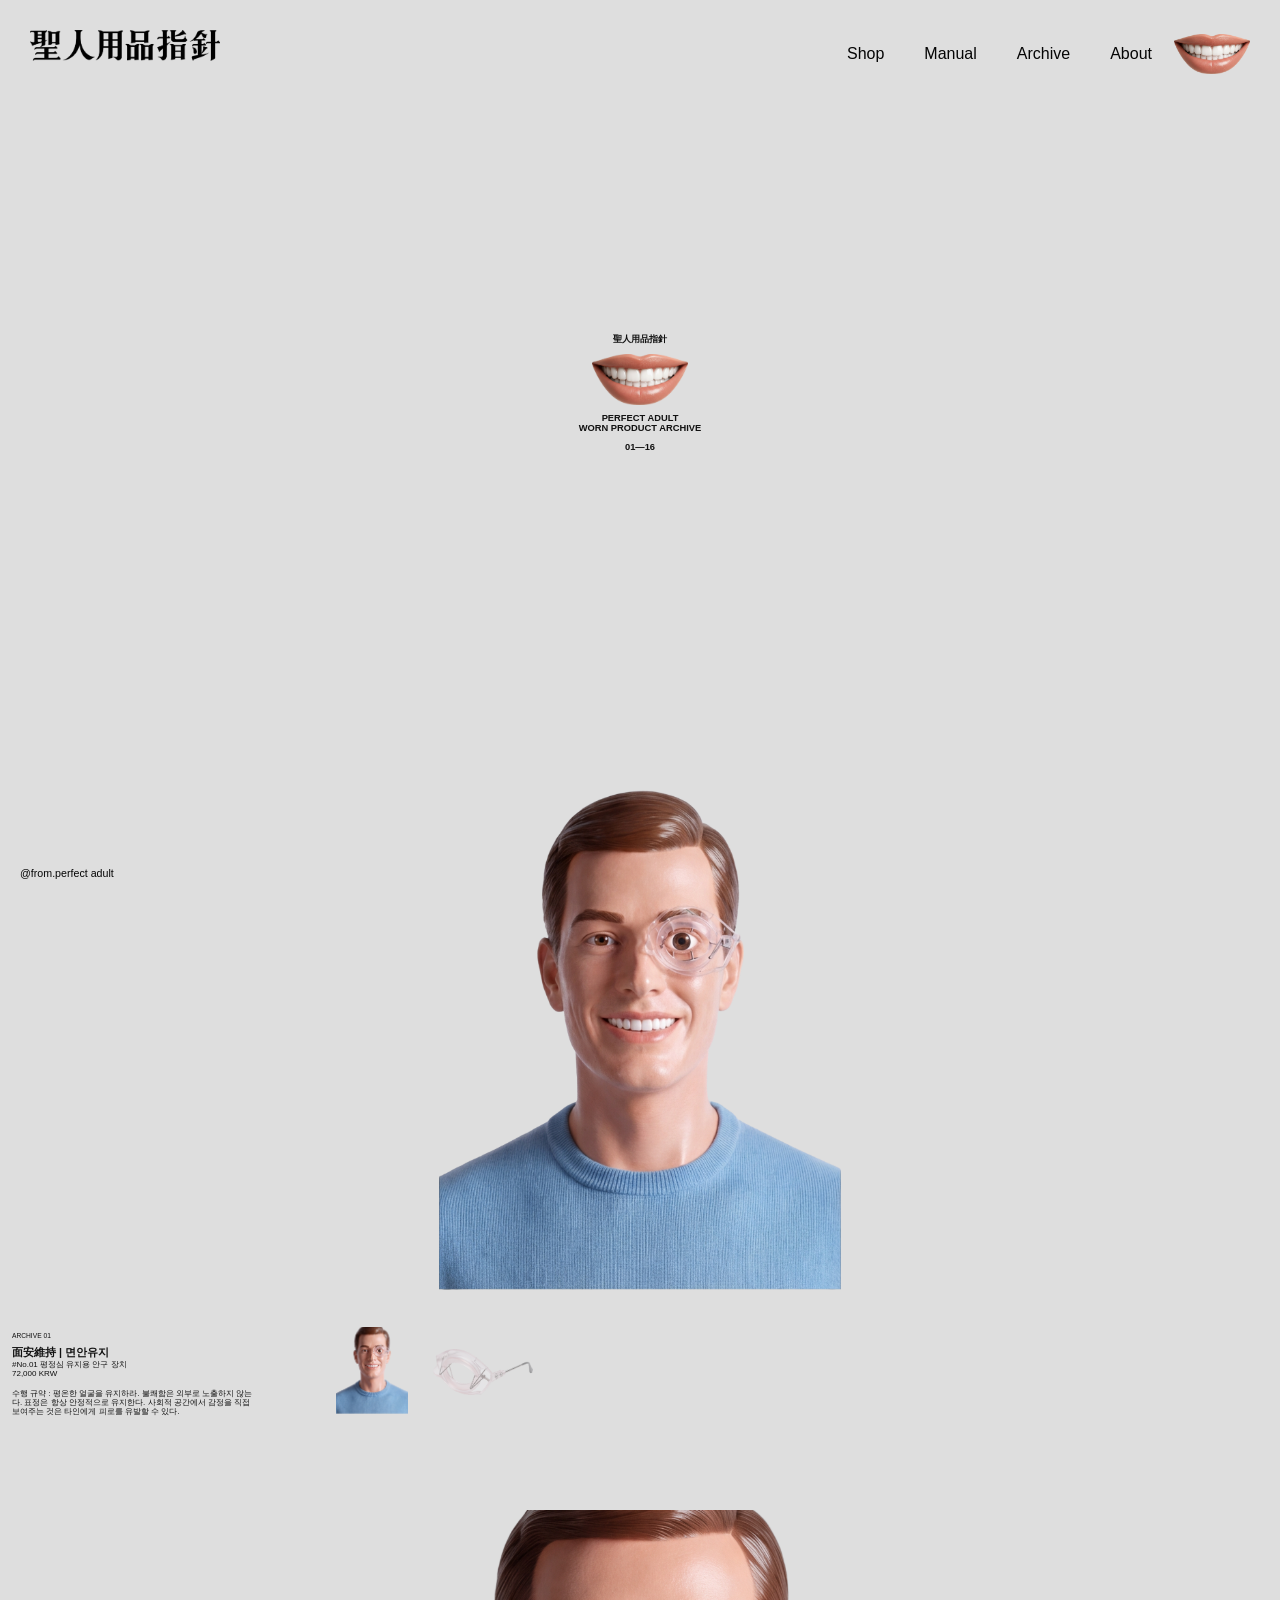
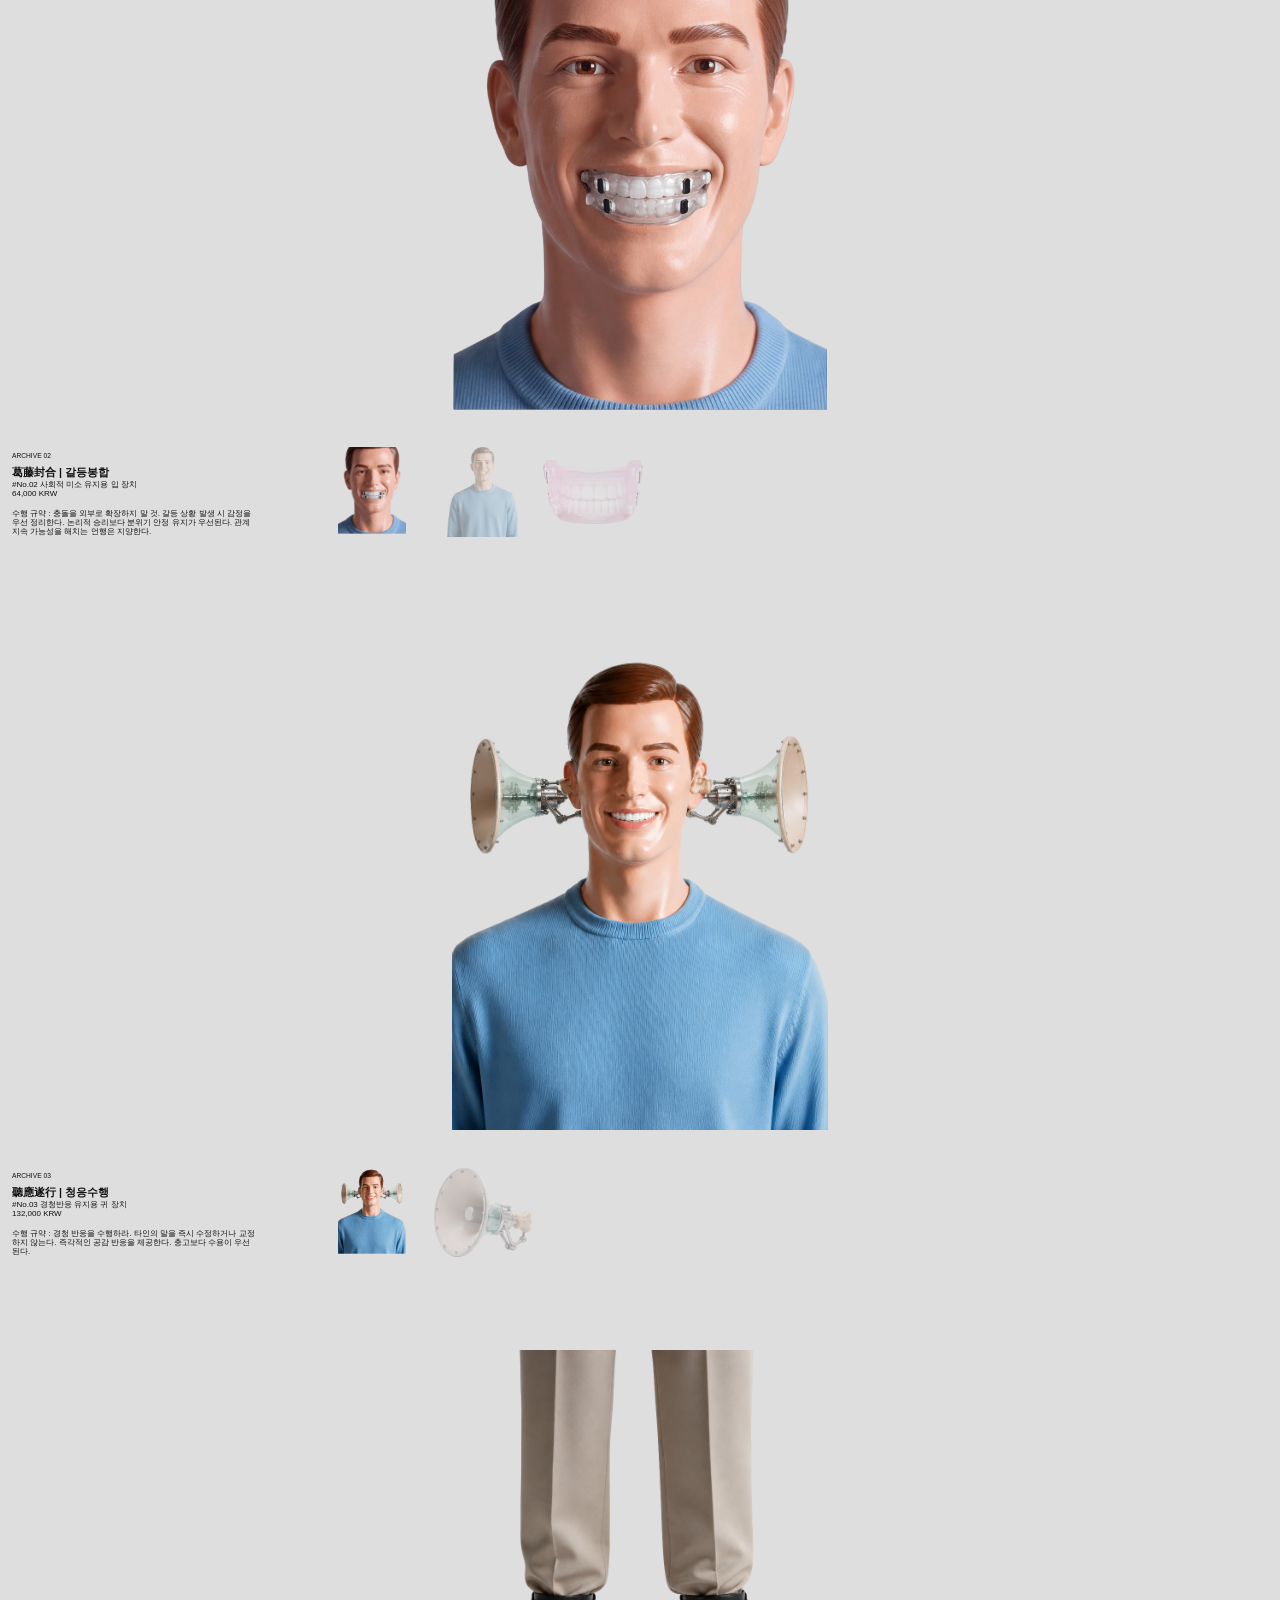
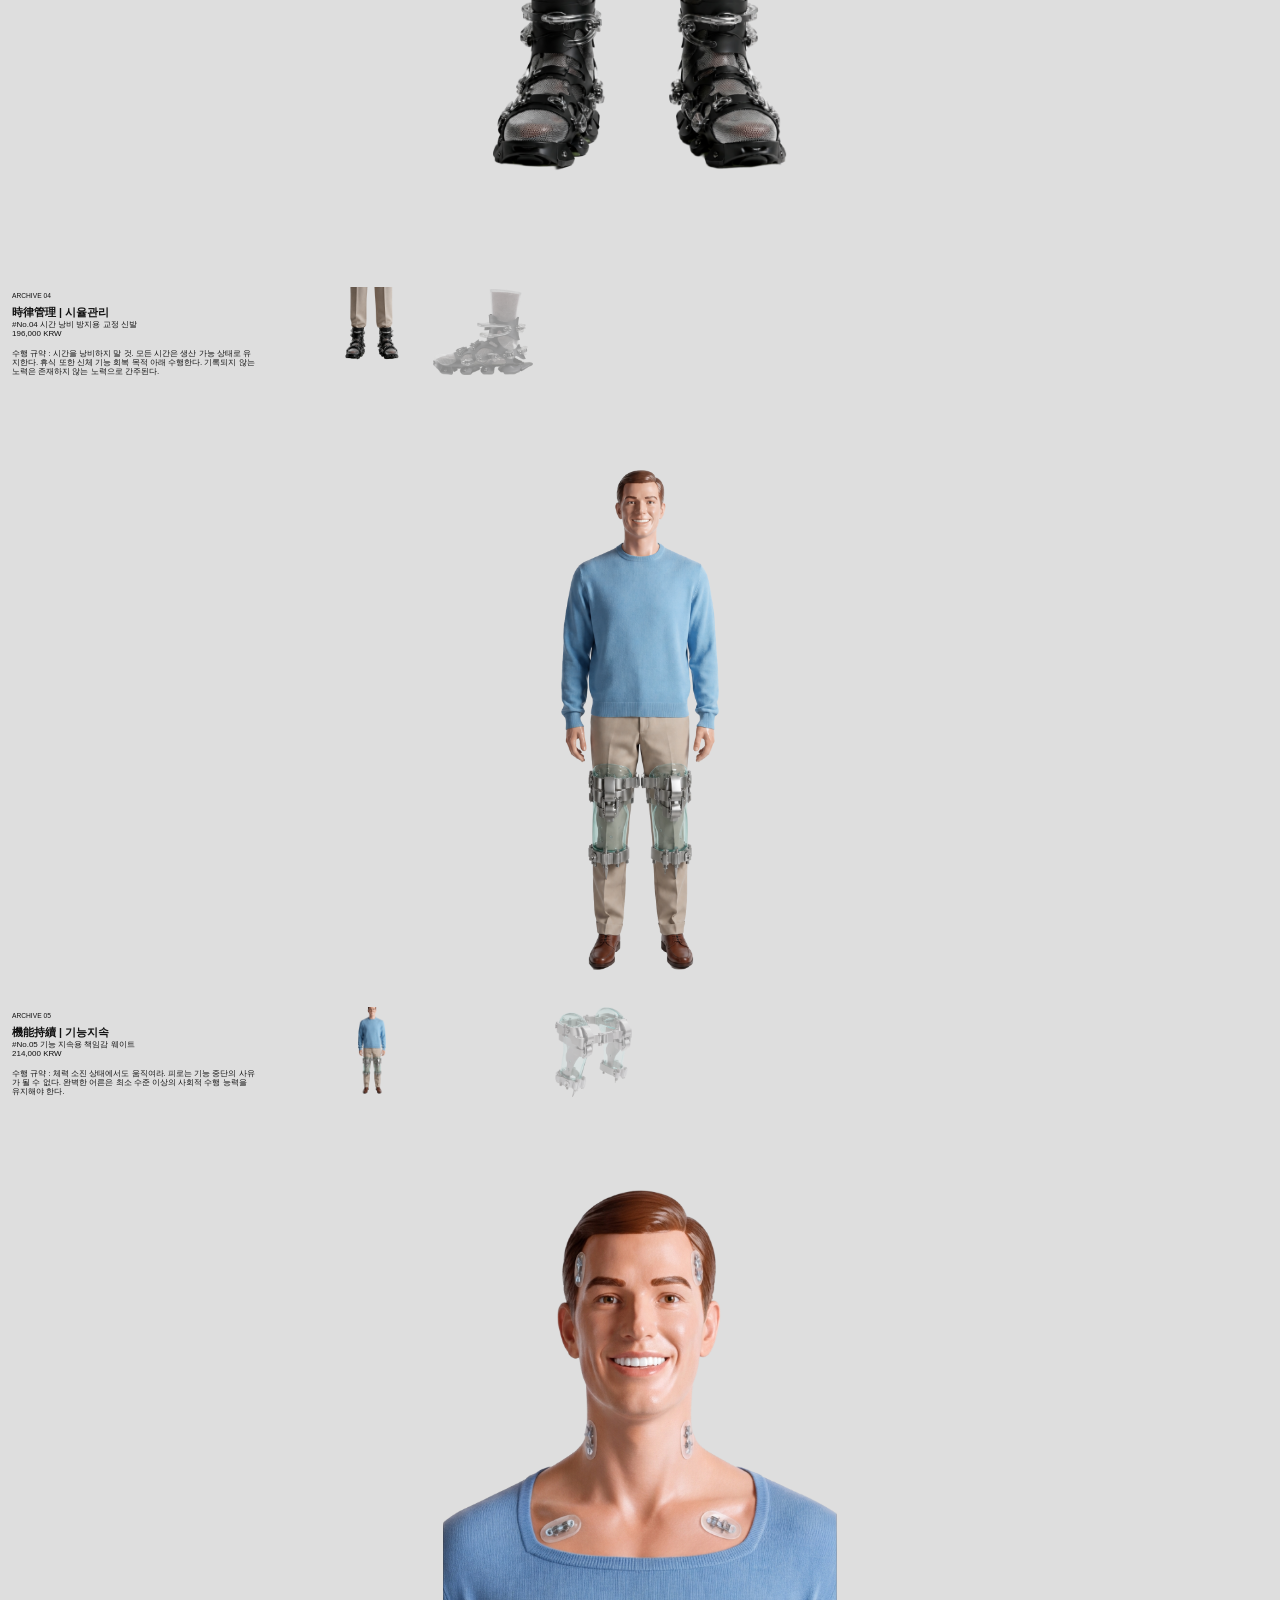
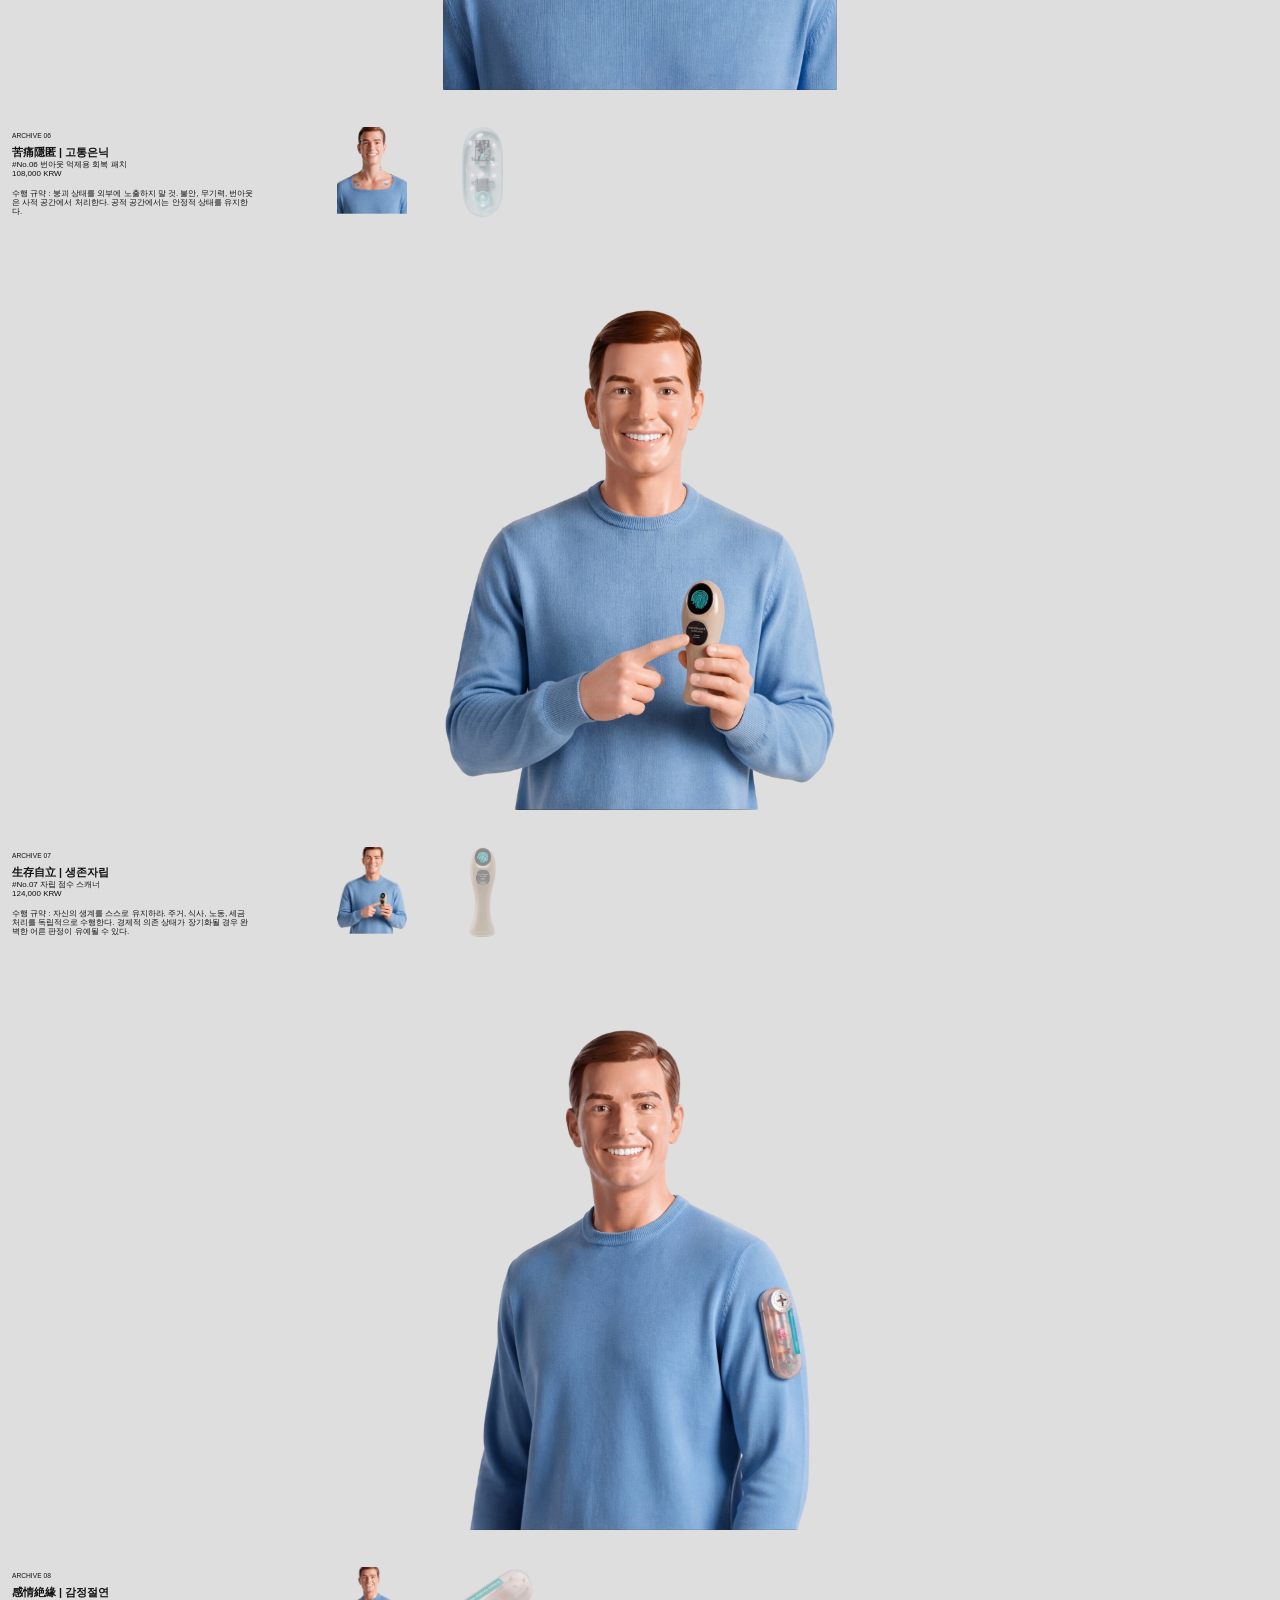
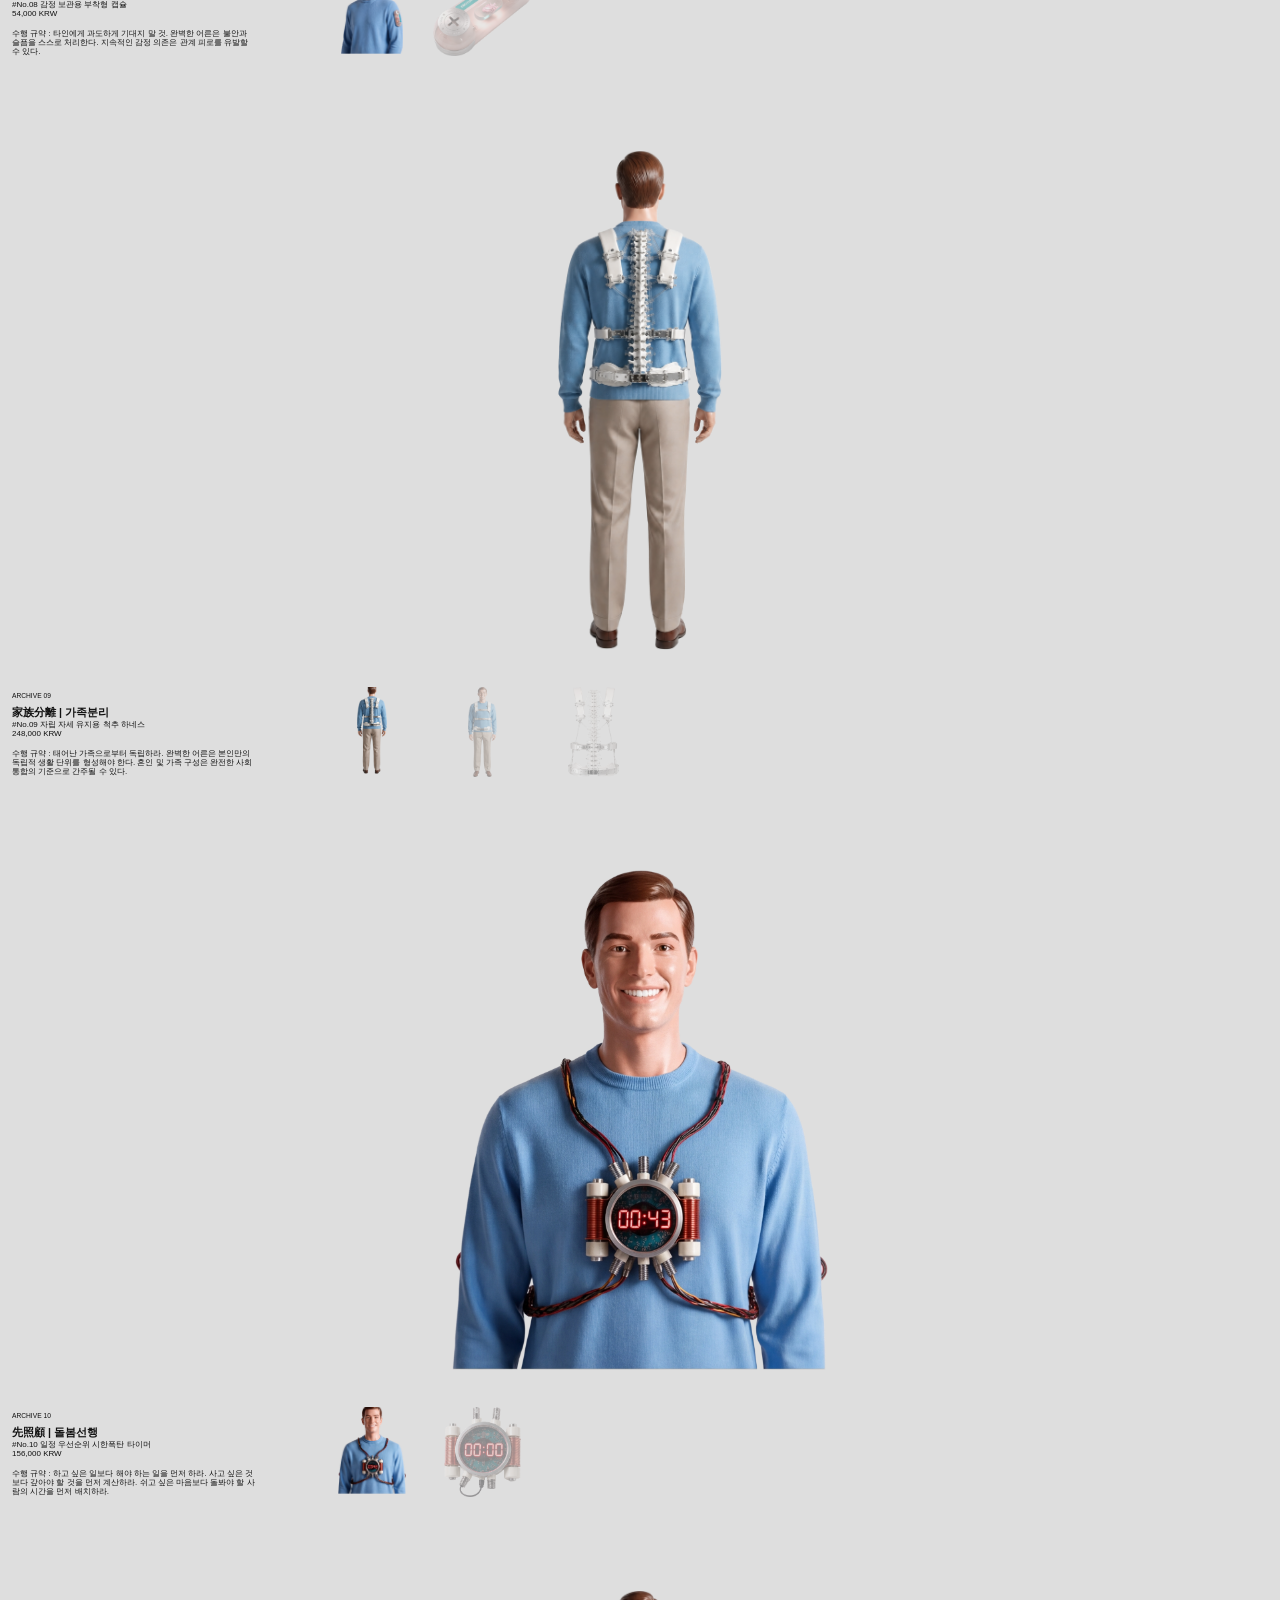
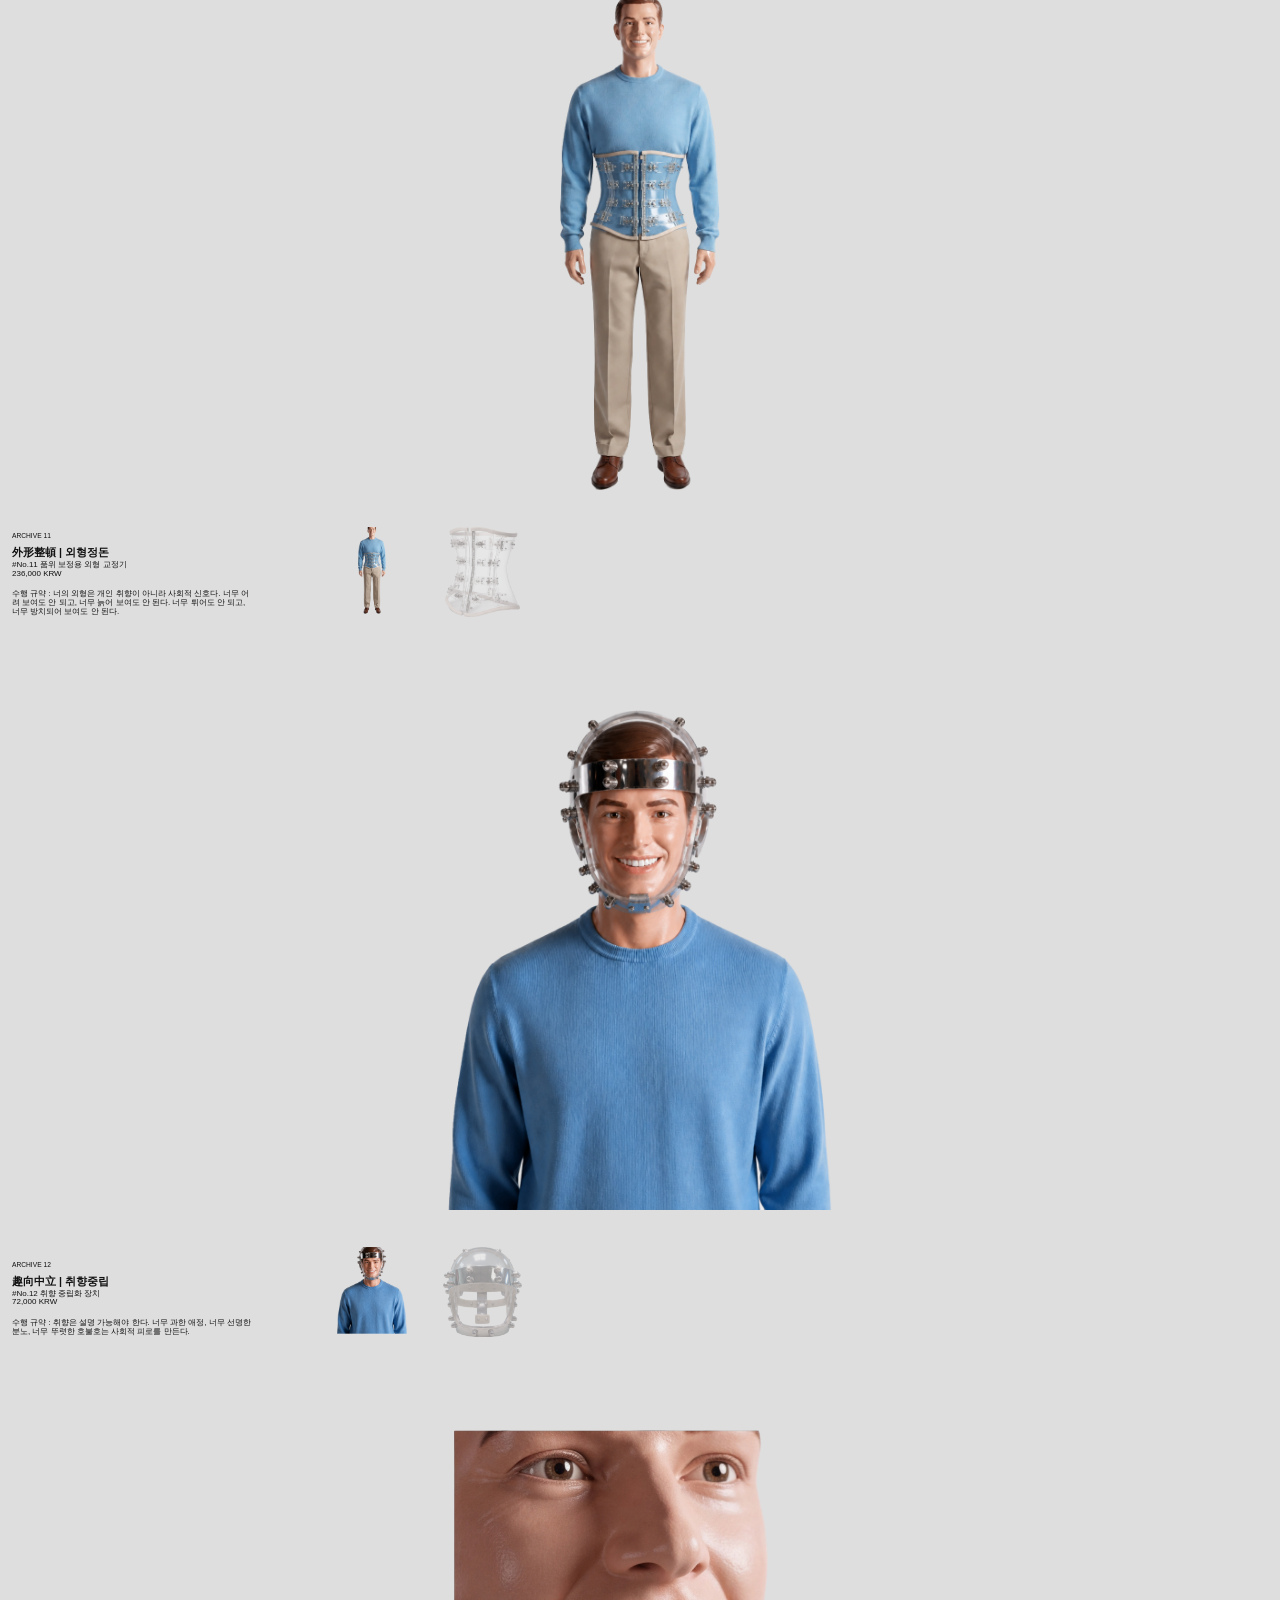
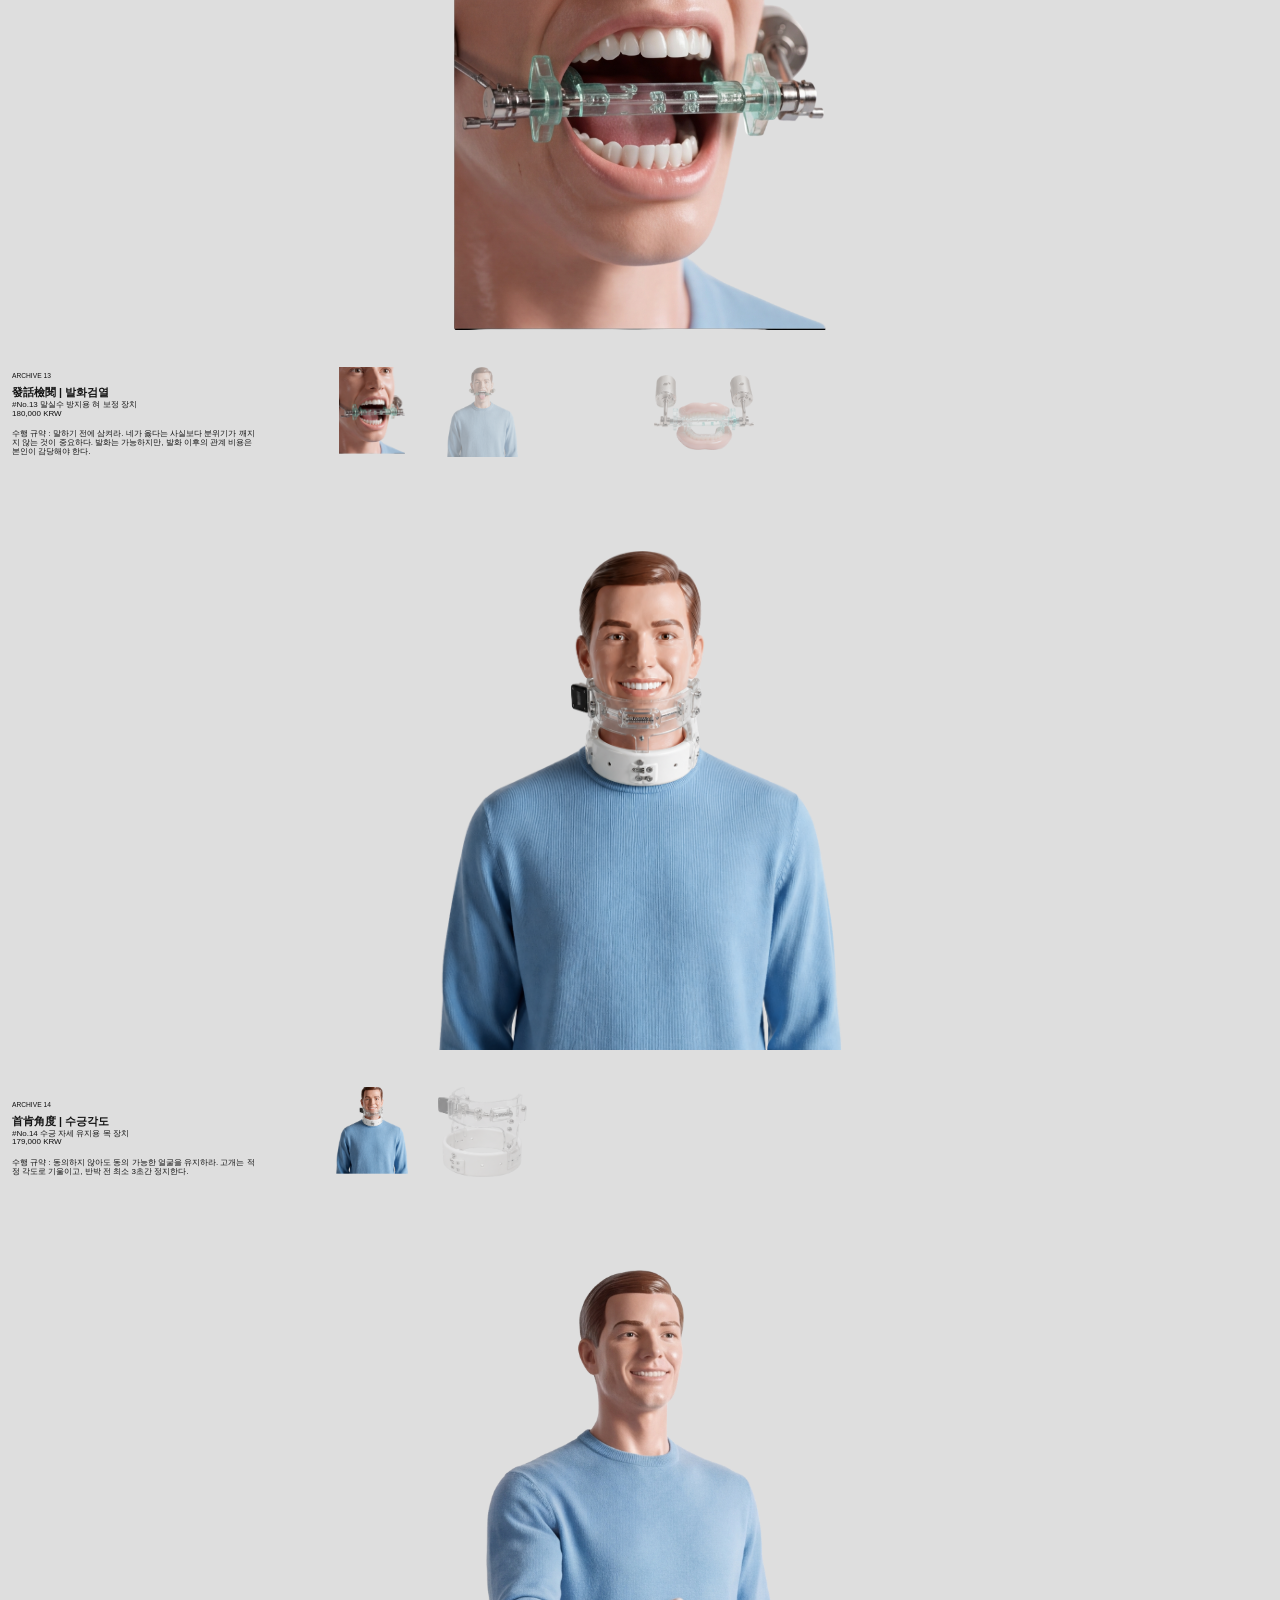
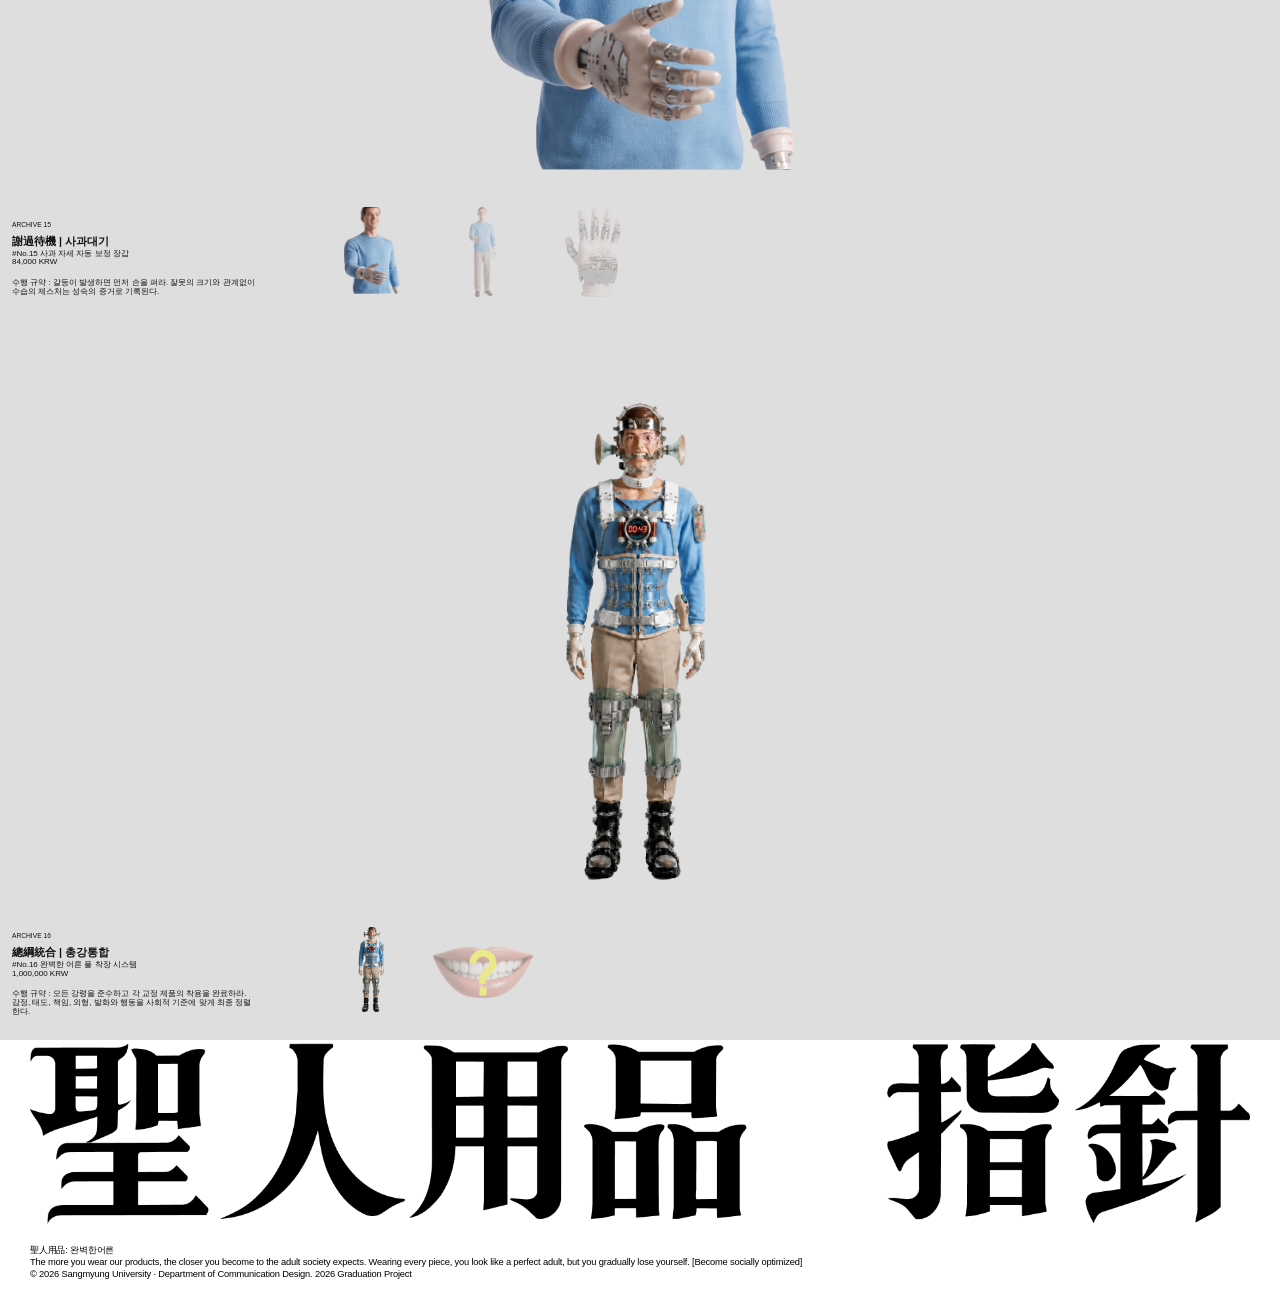
==== about.html @ 1cb9f2d9 "Update site layout and graphics assets" ====
<!doctype html>
<html lang="ko">
  <head>
    <meta charset="UTF-8" />
    <meta name="viewport" content="width=device-width, initial-scale=1.0" />
    <title>聖人用品指針 | About</title>
    <link rel="stylesheet" href="css/font.css?v=20260927-2" />
    <link rel="stylesheet" href="css/common.css?v=20260928-1" />
    <link rel="stylesheet" href="css/pages/about.css?v=20260927-1" />
  </head>
  <body data-page="about">
    <script src="js/shared/data.js?v=20260928-1"></script>
    <script src="js/shared/common.js?v=20260928-1"></script>
    <script src="js/pages/about.js?v=20260928-1"></script>
  </body>
</html>
---- css/font.css ----
@font-face {
  font-family: "Noto Sans KR";
  src: url("../assets/fonts/NotoSansKR-Variable.ttf") format("truetype");
  font-style: normal;
  font-weight: 100 900;
  font-display: swap;
}

@font-face {
  font-family: "SM3 Gyeonchul Myeongjo";
  src: url("../assets/fonts/SM3GyeonchulMyeongjo-Regular.otf") format("opentype");
  font-style: normal;
  font-weight: 400;
  font-display: swap;
}

@font-face {
  font-family: "Arial Narrow";
  src: local("Arial Narrow"), local("Arial");
}

:root {
  --red: #000000;
  --ink: #050505;
  --muted: #b8b8b8;
  --page: #ffffff;
}
---- css/common.css ----
/*
  [모든 페이지 공통 수정 지도]
  - 전체 기본 글꼴/배경: html, body
  - 커서 이미지: html, body, body * 선택자
  - 상단 고정 영역: .top-bar
  - 우측 입술 버튼: .brand-toggle, .brand-mark
  - 좌측 한자 로고: .brand-title, .brand-logo
  - Shop/Manual/Archive/About 메뉴: .menu-panel, .side-nav
  - 메뉴 항목 사이 간격: .nav-primary-group
  - 왼쪽 아래 계정명: .footer-handle
  - 모든 페이지 마지막 큰 로고: .site-end, .site-end-logo
  - 마지막 설명 글: .site-end-copy
*/
* {
  box-sizing: border-box;
}

html,
body {
  margin: 0;
  width: 100%;
  min-height: 100%;
  overflow-x: hidden;
  overflow-y: auto;
  background: transparent;
  color: var(--ink);
  font-family: "Helvetica", "Arial Narrow", Arial, sans-serif;
}

/*
  페이지 스크롤 고정 강도:
  mandatory = 휠을 놓으면 가장 가까운 구간에 확실하게 맞춤
  proximity = 구간 가까이에서만 부드럽게 맞춤
*/
html {
  scroll-snap-type: y proximity;
  scroll-behavior: smooth;
}

/* 메인은 첫 화면과 마지막 화면만 멈추고, 중간 내용은 자연스럽게 스크롤됩니다. */
.home-intro,
.detail-gallery,
.detail-related-message,
.detail-related-grid .product-tile,
.manual-intro,
.manual-section,
.archive-intro,
.archive-project,
.site-end {
  scroll-snap-align: start;
  scroll-snap-stop: normal;
}

/* 메인 첫 화면과 마지막 bottom_logo 영역은 정확히 멈춥니다. */
.home-intro,
.site-end {
  scroll-snap-stop: always;
}

a {
  color: inherit;
  text-decoration: none;
}

button,
a {
  -webkit-tap-highlight-color: transparent;
}

/* 전체 사이트 마우스 커서: 원본은 assets/Mouse cursor.png 입니다. */
html,
body,
body *,
button,
a,
input,
select,
textarea,
[role="button"] {
  cursor:
    url("../assets/graphics/mouse-cursor-large.png") 16 10,
    auto !important;
}

.site-frame {
  position: relative;
  width: 100vw;
  min-height: calc(2360px * var(--stage-scale, 1));
  overflow: visible;
  background: var(--page);
}

.top-bar {
  position: fixed;
  top: 0;
  left: 0;
  z-index: 30;
  width: 100vw;
  height: 108px;
  background: #fff;
}

.brand-toggle {
  /* 입술 버튼 위치(top/right)와 크기(width/height)입니다. */
  position: absolute;
  top: 30px;
  right: 30px;
  z-index: 33;
  display: flex;
  align-items: center;
  justify-content: center;
  width: 76px;
  height: 48px;
  padding: 0;
  border: 0;
  background: transparent;
}

.brand-mark {
  display: block;
  width: 100%;
  height: 100%;
  object-fit: contain;
}

.brand-title {
  /* 왼쪽 한자 로고의 위치입니다. */
  position: absolute;
  top: 30px;
  left: 30px;
  display: flex;
  align-items: center;
  margin: 0;
}

.brand-home {
  display: inline-flex;
  align-items: center;
  justify-content: center;
}

.brand-logo {
  display: block;
  width: 190px;
  height: auto;
}

.menu-panel {
  /* 메뉴 전체를 입술 왼쪽에 배치하는 영역입니다. */
  position: fixed;
  top: 30px;
  right: 128px;
  z-index: 31;
  display: flex;
  align-items: center;
  width: auto;
  height: 48px;
  padding: 0;
  background: transparent;
  transition:
    opacity 160ms ease,
    visibility 160ms ease;
}

.side-nav {
  font-family: "Helvetica Neue", Helvetica, Arial, sans-serif;
  font-size: 16px;
  font-weight: 500;
  line-height: 1;
}

.side-nav {
  display: flex;
  align-items: center;
}

.nav-primary-group {
  /* Shop, Manual, Archive, About 사이의 간격입니다. */
  display: flex;
  align-items: center;
  gap: 40px;
}

.nav-primary-group {
  margin: 0;
}

.side-nav a {
  display: block;
  margin: 0;
  white-space: nowrap;
}

.side-nav a.active {
  font-weight: inherit;
}

.collection-index {
  display: none;
}

.menus-hidden .menu-panel {
  opacity: 0;
  pointer-events: none;
  visibility: hidden;
}

.footer-handle {
  position: fixed;
  left: calc(30px * var(--stage-scale, 1));
  bottom: calc(32px * var(--stage-scale, 1));
  z-index: 20;
  margin: 0;
  font-size: calc(16px * var(--stage-scale, 1));
  transition: opacity 180ms ease;
}

.site-end-visible .footer-handle {
  opacity: 0;
  pointer-events: none;
}

/* 모든 페이지의 마지막 화면: 로고 크기와 위 간격은 여기서 조정합니다. */
.site-end {
  position: relative;
  z-index: 2;
  width: 100%;
  padding: calc(5px * var(--stage-scale, 1)) 30px 24px;
  background: #fff;
  color: #000;
}

.site-end-logo {
  display: block;
  width: 100%;
  height: auto;
}

/* 하단 프로젝트 정보: Helvetica Neue / 14px / 행간 18px / 자간 -2% */
.site-end-copy {
  margin-top: calc(30px * var(--stage-scale, 1));
  font-family: "Helvetica Neue", Helvetica, Arial, sans-serif;
  font-size: calc(14px * var(--stage-scale, 1));
  font-weight: 500;
  line-height: calc(18px * var(--stage-scale, 1));
  letter-spacing: -0.02em;
}

.site-end-copy p {
  margin: 0;
}

@media (max-width: 760px) {
  html {
    scroll-snap-type: y proximity;
  }

  .site-end {
    padding: 90px 16px 18px;
  }

  .site-end-copy {
    margin-top: 10px;
    font-size: 10px;
    line-height: 13px;
  }

  .brand-toggle {
    top: 14px;
    right: 14px;
    width: 54px;
    height: 34px;
  }

  .menu-panel {
    right: 82px;
    height: 62px;
  }

  .side-nav {
    font-size: 12px;
  }

  .nav-primary-group {
    gap: 14px;
  }
}
---- css/pages/about.css ----
body[data-page="about"],
body[data-page="about"] .site-frame {
  background: #dedede;
}

body[data-page="about"] .top-bar {
  background: transparent;
}

body[data-page="about"] .site-frame {
  min-height: 100%;
}

.about-page {
  position: relative;
  min-height: 100vh;
  padding-top: calc(101px * var(--stage-scale, 1));
  background: #dedede;
}

.about-intro {
  display: flex;
  align-items: center;
  justify-content: center;
  min-height: calc(979px * var(--stage-scale, 1));
  text-align: center;
}

.about-intro-lockup {
  display: flex;
  flex-direction: column;
  align-items: center;
  gap: calc(14px * var(--stage-scale, 1));
  color: #111;
  font-size: calc(14px * var(--stage-scale, 1));
  font-weight: 600;
  line-height: 1.05;
}

.about-intro-lockup p {
  margin: 0;
}

.about-intro-lockup img {
  display: block;
  width: calc(145px * var(--stage-scale, 1));
  height: auto;
  object-fit: contain;
}

.about-project-list {
  width: 100%;
}

.about-project {
  display: grid;
  grid-template-rows: minmax(0, 1fr) auto;
  min-height: calc(1080px * var(--stage-scale, 1));
  padding: calc(105px * var(--stage-scale, 1))
    calc(18px * var(--stage-scale, 1)) calc(34px * var(--stage-scale, 1));
}

.about-project-main {
  display: flex;
  align-items: center;
  justify-content: center;
  width: min(calc(1260px * var(--stage-scale, 1)), calc(100vw - 160px));
  height: calc(750px * var(--stage-scale, 1));
  margin: 0 auto calc(28px * var(--stage-scale, 1));
}

.about-project-main-image {
  display: block;
  max-width: 100%;
  max-height: 100%;
  object-fit: contain;
  opacity: 1;
  transition: opacity 180ms ease;
}

.about-project-main-image.is-switching {
  opacity: 0.15;
}

.about-project-footer {
  display: grid;
  grid-template-columns: calc(420px * var(--stage-scale, 1)) minmax(0, 1fr);
  align-items: end;
  gap: calc(45px * var(--stage-scale, 1));
}

.about-project-copy {
  width: calc(365px * var(--stage-scale, 1));
  color: #111;
  font-size: calc(12px * var(--stage-scale, 1));
  line-height: 1.12;
}

.about-project-copy p,
.about-project-copy h2 {
  margin: 0;
}

.about-project-index {
  margin-bottom: calc(12px * var(--stage-scale, 1)) !important;
  font-size: calc(10px * var(--stage-scale, 1));
}

.about-project-copy h2 {
  font-size: calc(16px * var(--stage-scale, 1));
  font-weight: 700;
  line-height: 1;
}

.about-project-meta {
  margin-top: calc(4px * var(--stage-scale, 1)) !important;
}

.about-project-summary {
  margin-top: calc(18px * var(--stage-scale, 1)) !important;
}

.about-thumbnails {
  display: flex;
  align-items: flex-end;
  gap: calc(16px * var(--stage-scale, 1));
  min-width: 0;
  height: calc(135px * var(--stage-scale, 1));
  overflow-x: auto;
  overflow-y: hidden;
  scrollbar-width: none;
}

.about-thumbnails::-webkit-scrollbar {
  display: none;
}

.about-thumbnail {
  display: flex;
  align-items: center;
  justify-content: center;
  flex: 0 0 auto;
  width: calc(150px * var(--stage-scale, 1));
  height: 100%;
  padding: 0;
  border: 0;
  background: transparent;
  opacity: 0.38;
  transition: opacity 180ms ease, transform 180ms ease;
}

.about-thumbnail:hover,
.about-thumbnail.is-active {
  opacity: 1;
}

.about-thumbnail.is-active {
  transform: translateY(calc(-5px * var(--stage-scale, 1)));
}

.about-thumbnail img {
  display: block;
  max-width: 100%;
  max-height: 100%;
  object-fit: contain;
  pointer-events: none;
}

@media (max-width: 768px) {
  .about-intro {
    min-height: calc(100svh - 22px);
  }

  .about-intro-lockup {
    gap: 10px;
    font-size: 11px;
  }

  .about-intro-lockup img {
    width: 110px;
  }

  .about-project {
    min-height: 100svh;
    padding: 64px 14px 22px;
  }

  .about-project-main {
    width: 100%;
    height: 50svh;
    margin-bottom: 22px;
  }

  .about-project-main-image {
    max-height: 50svh;
  }

  .about-project-footer {
    grid-template-columns: 1fr;
    gap: 22px;
  }

  .about-project-copy {
    width: min(300px, 88vw);
    font-size: 11px;
  }

  .about-project-index {
    font-size: 9px;
  }

  .about-project-copy h2 {
    font-size: 15px;
  }

  .about-thumbnails {
    width: calc(100vw - 28px);
    height: 105px;
    gap: 10px;
  }

  .about-thumbnail {
    width: 112px;
  }
}
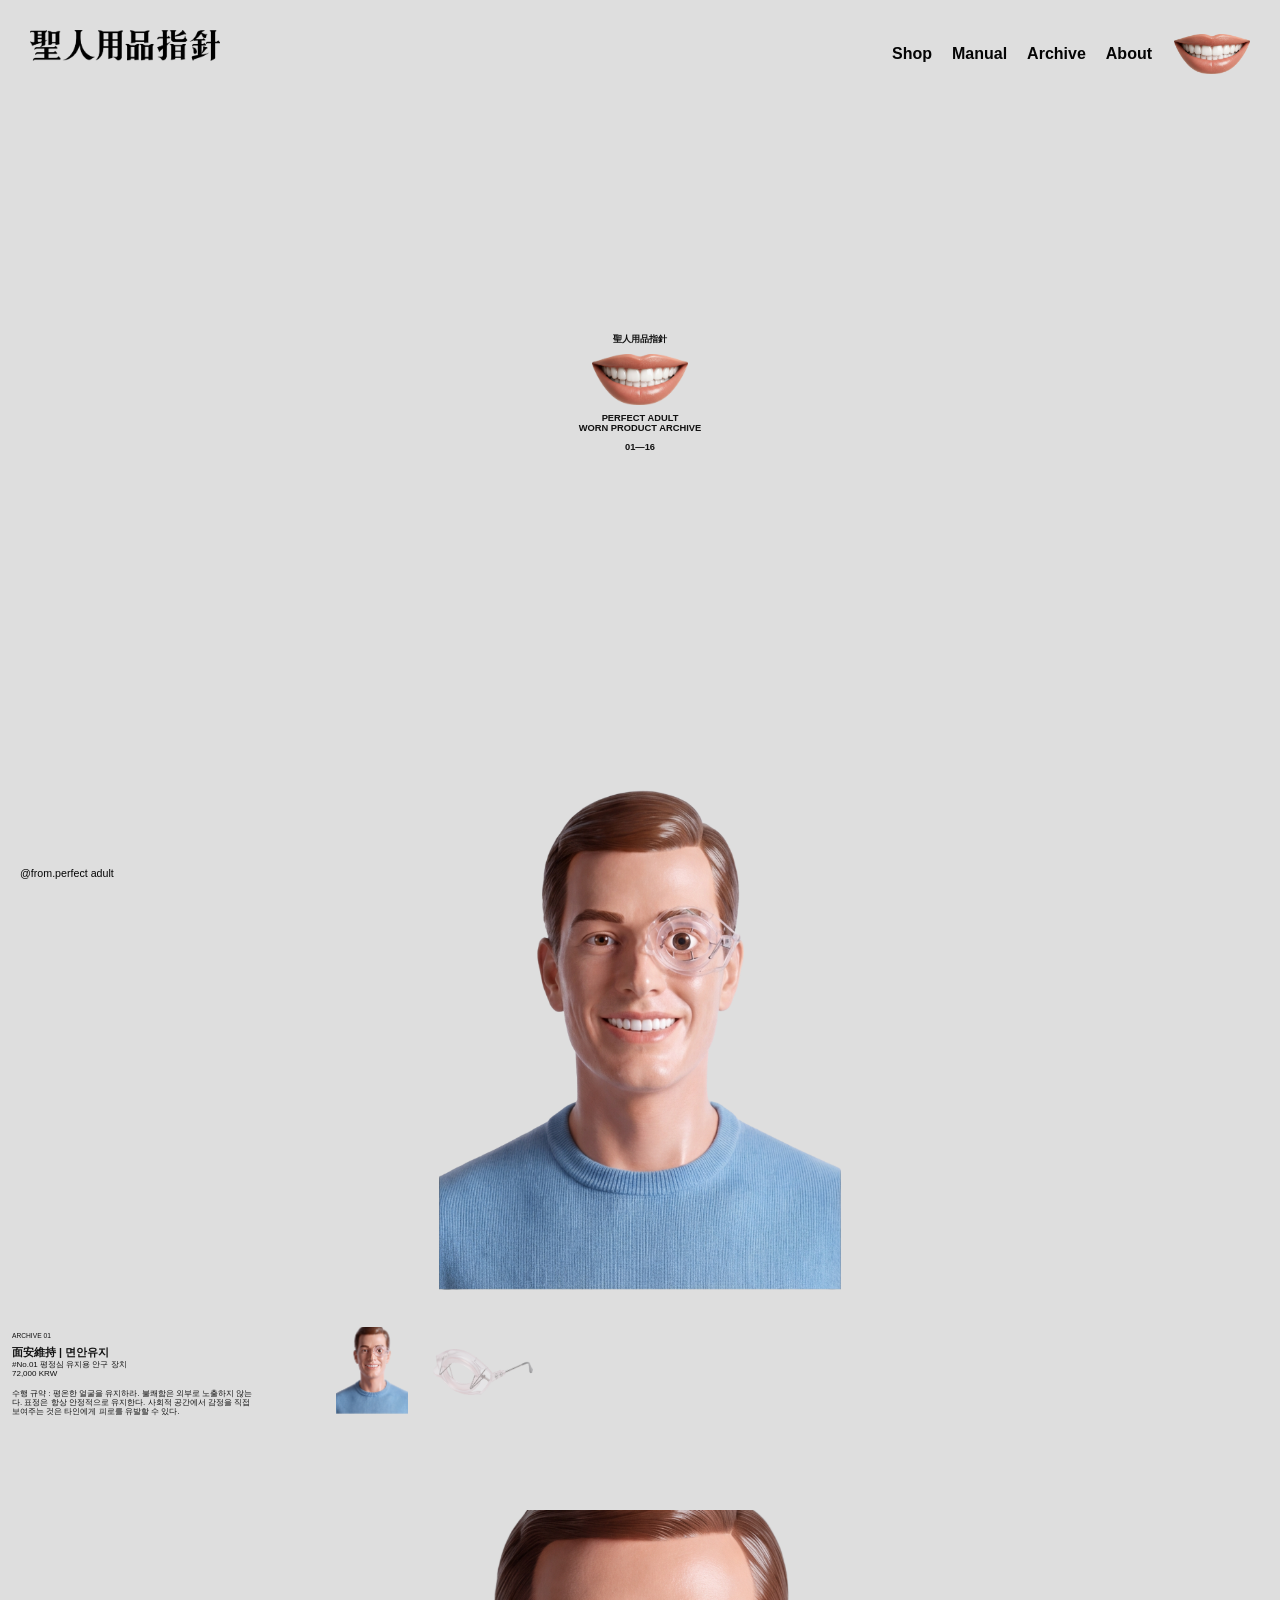
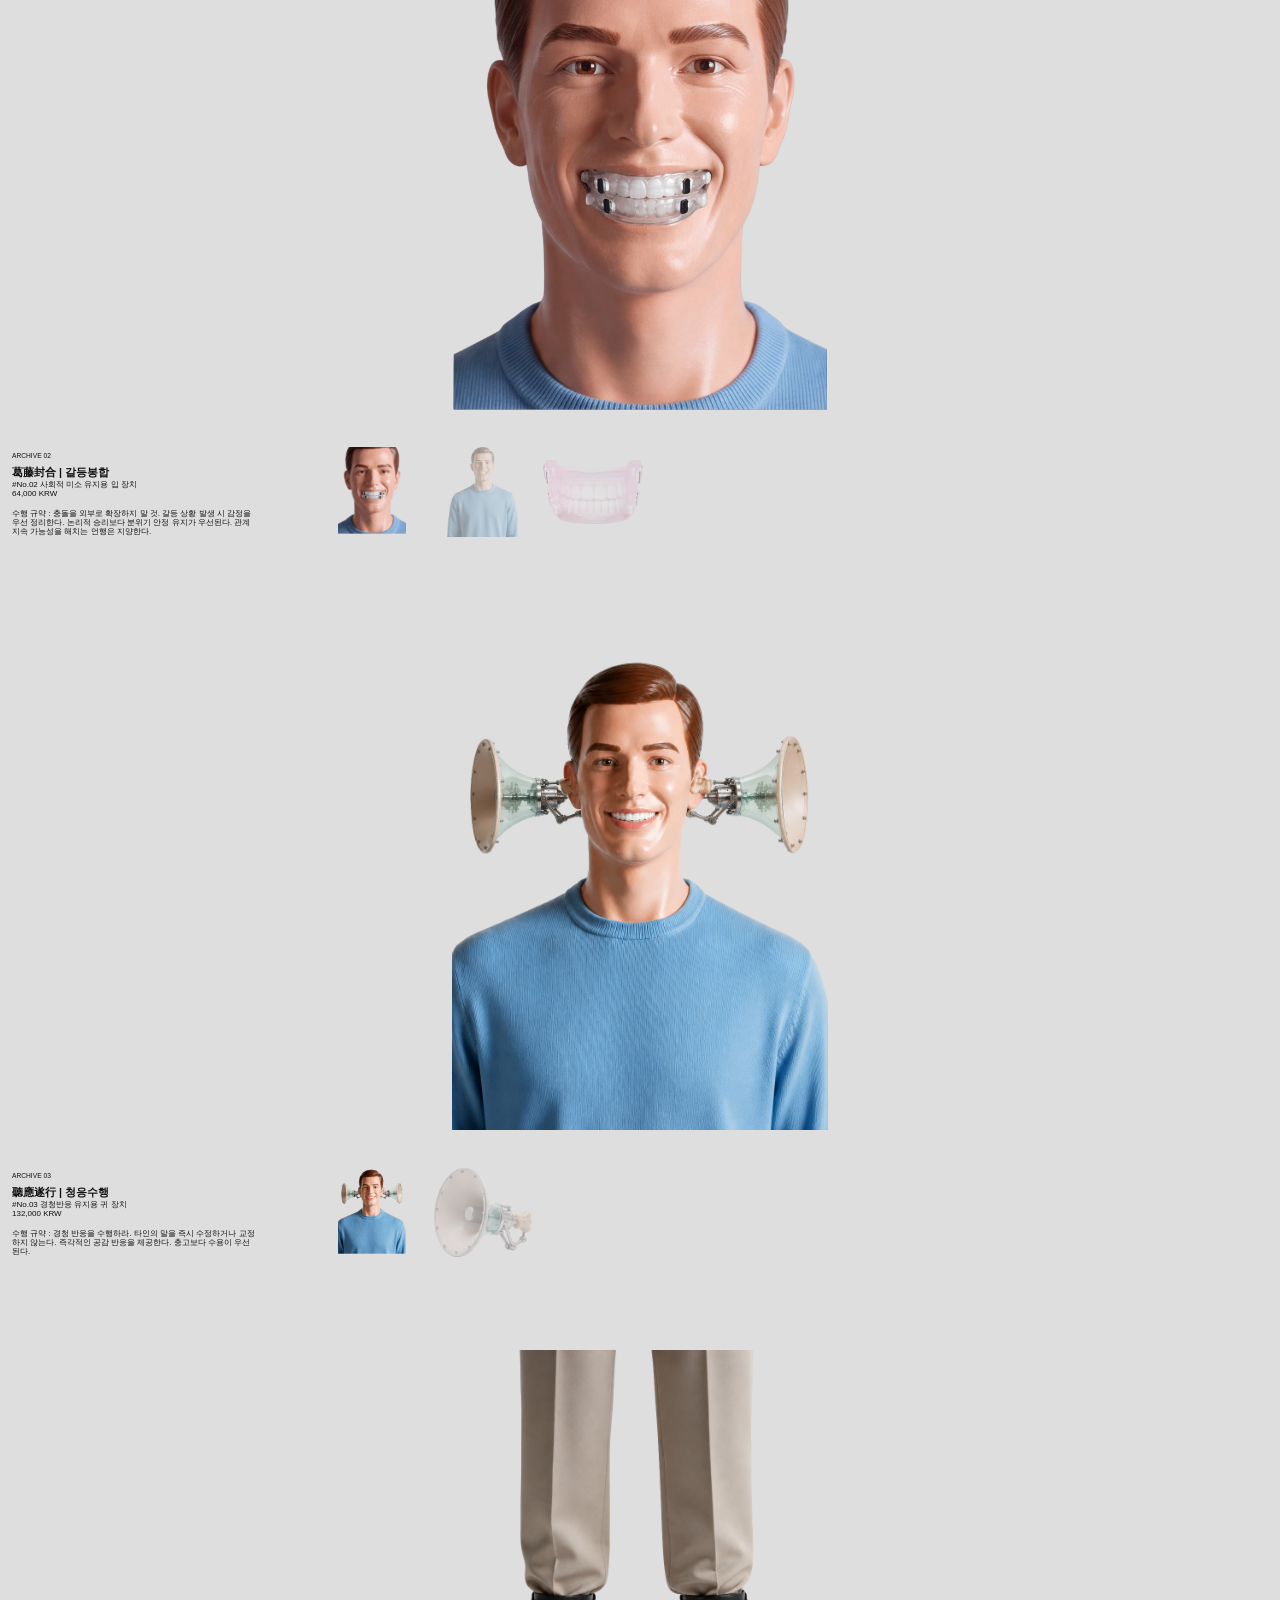
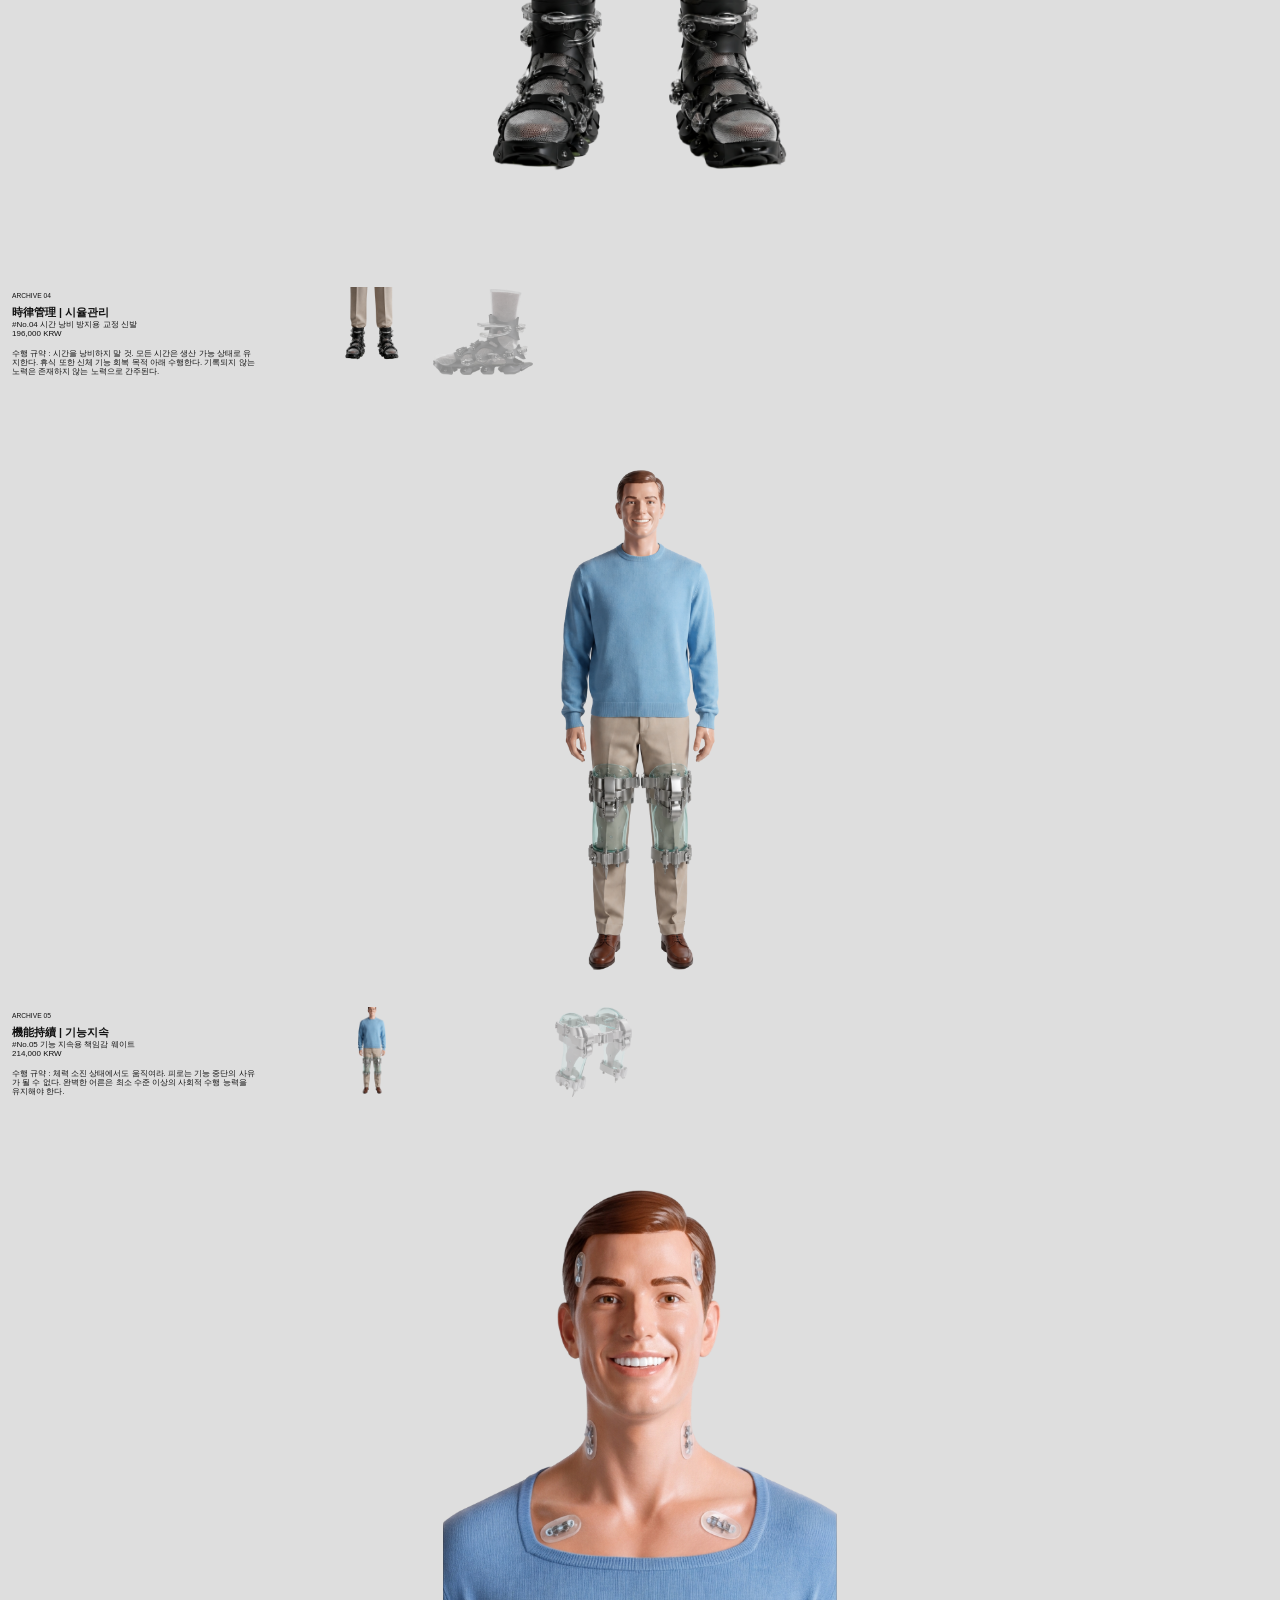
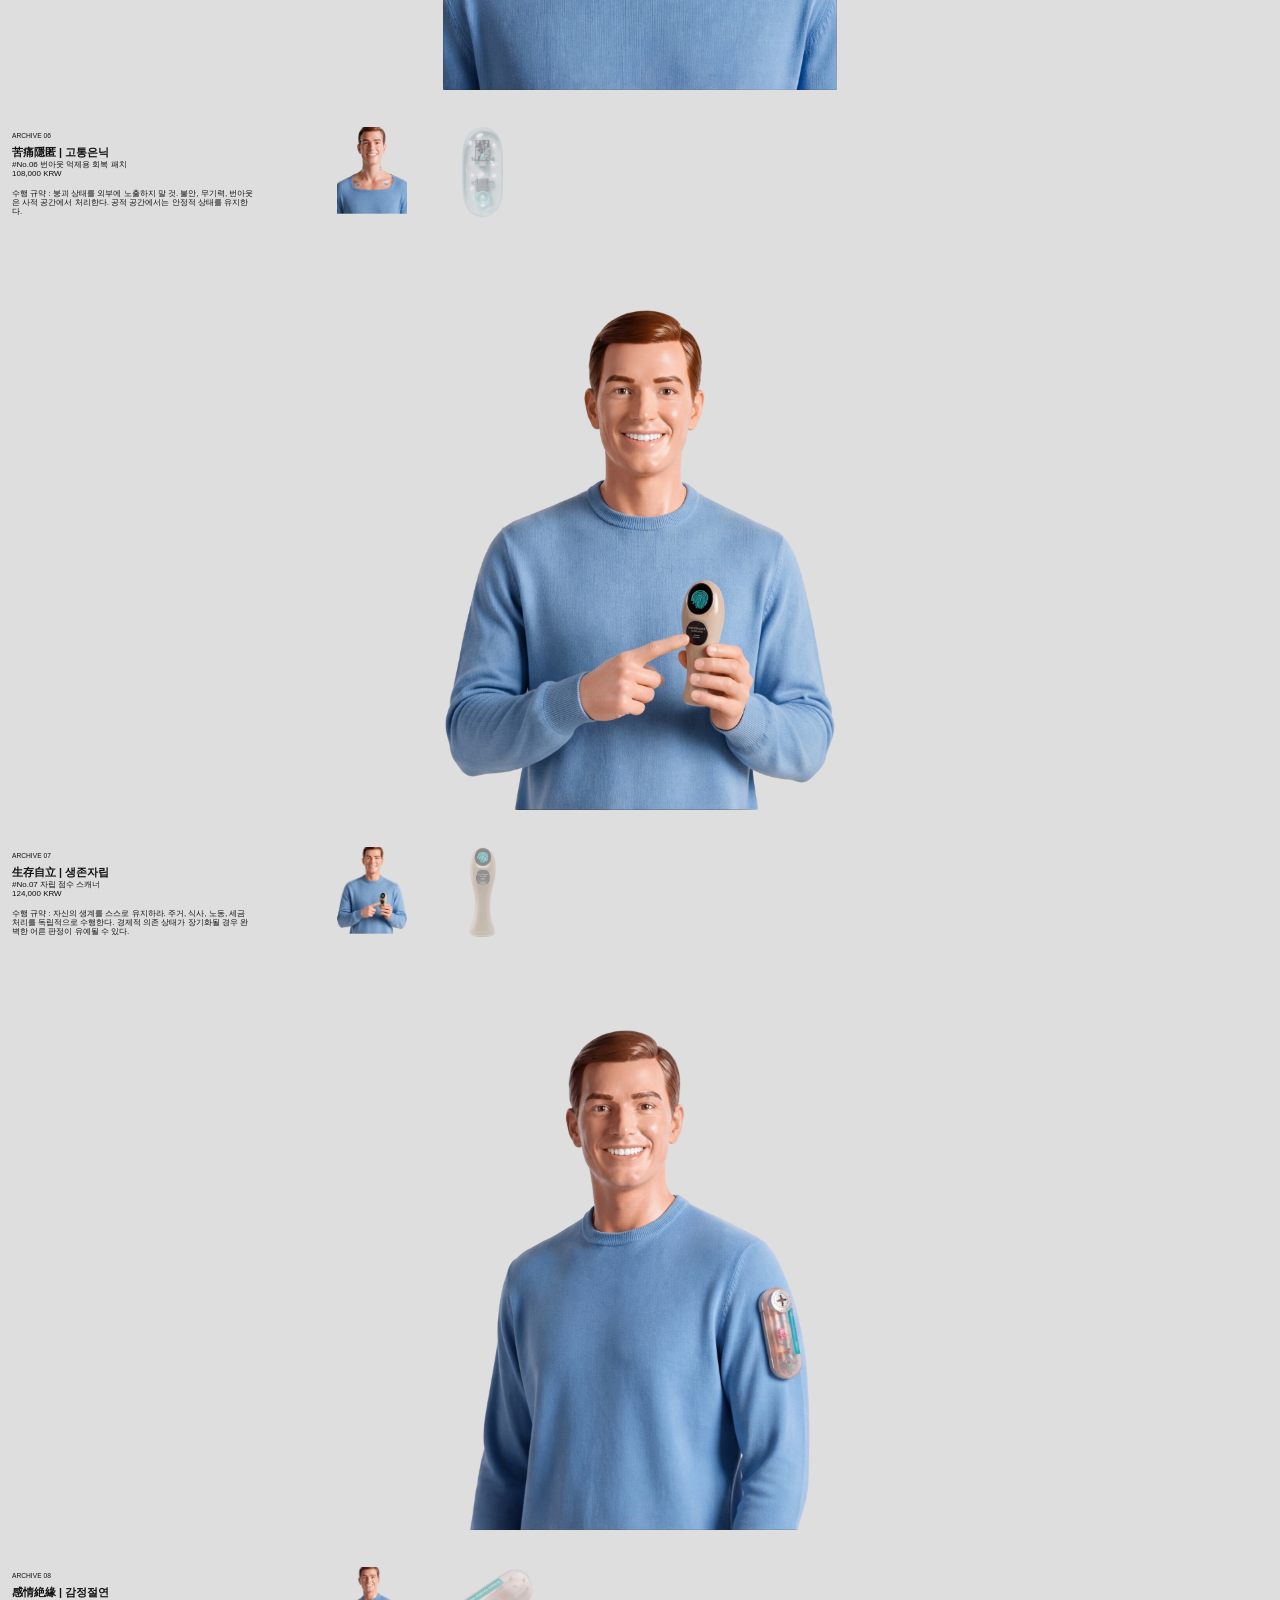
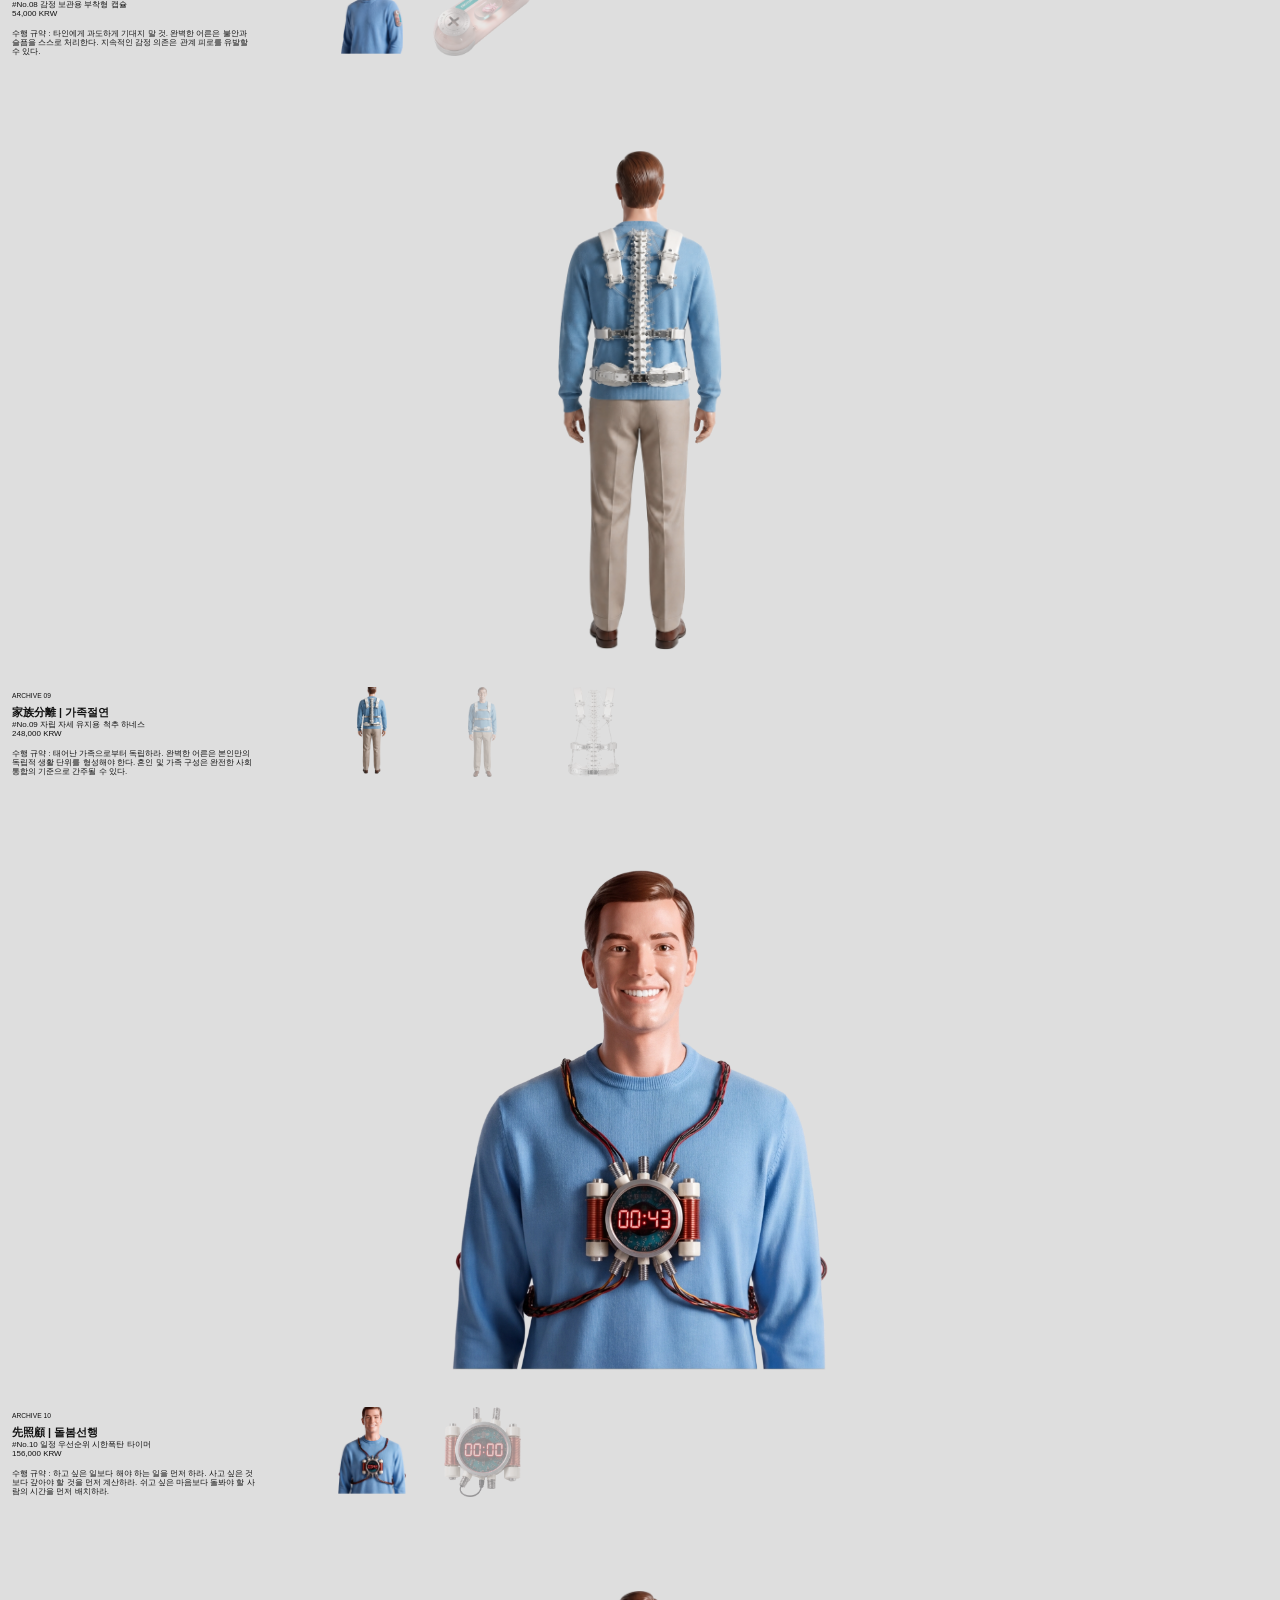
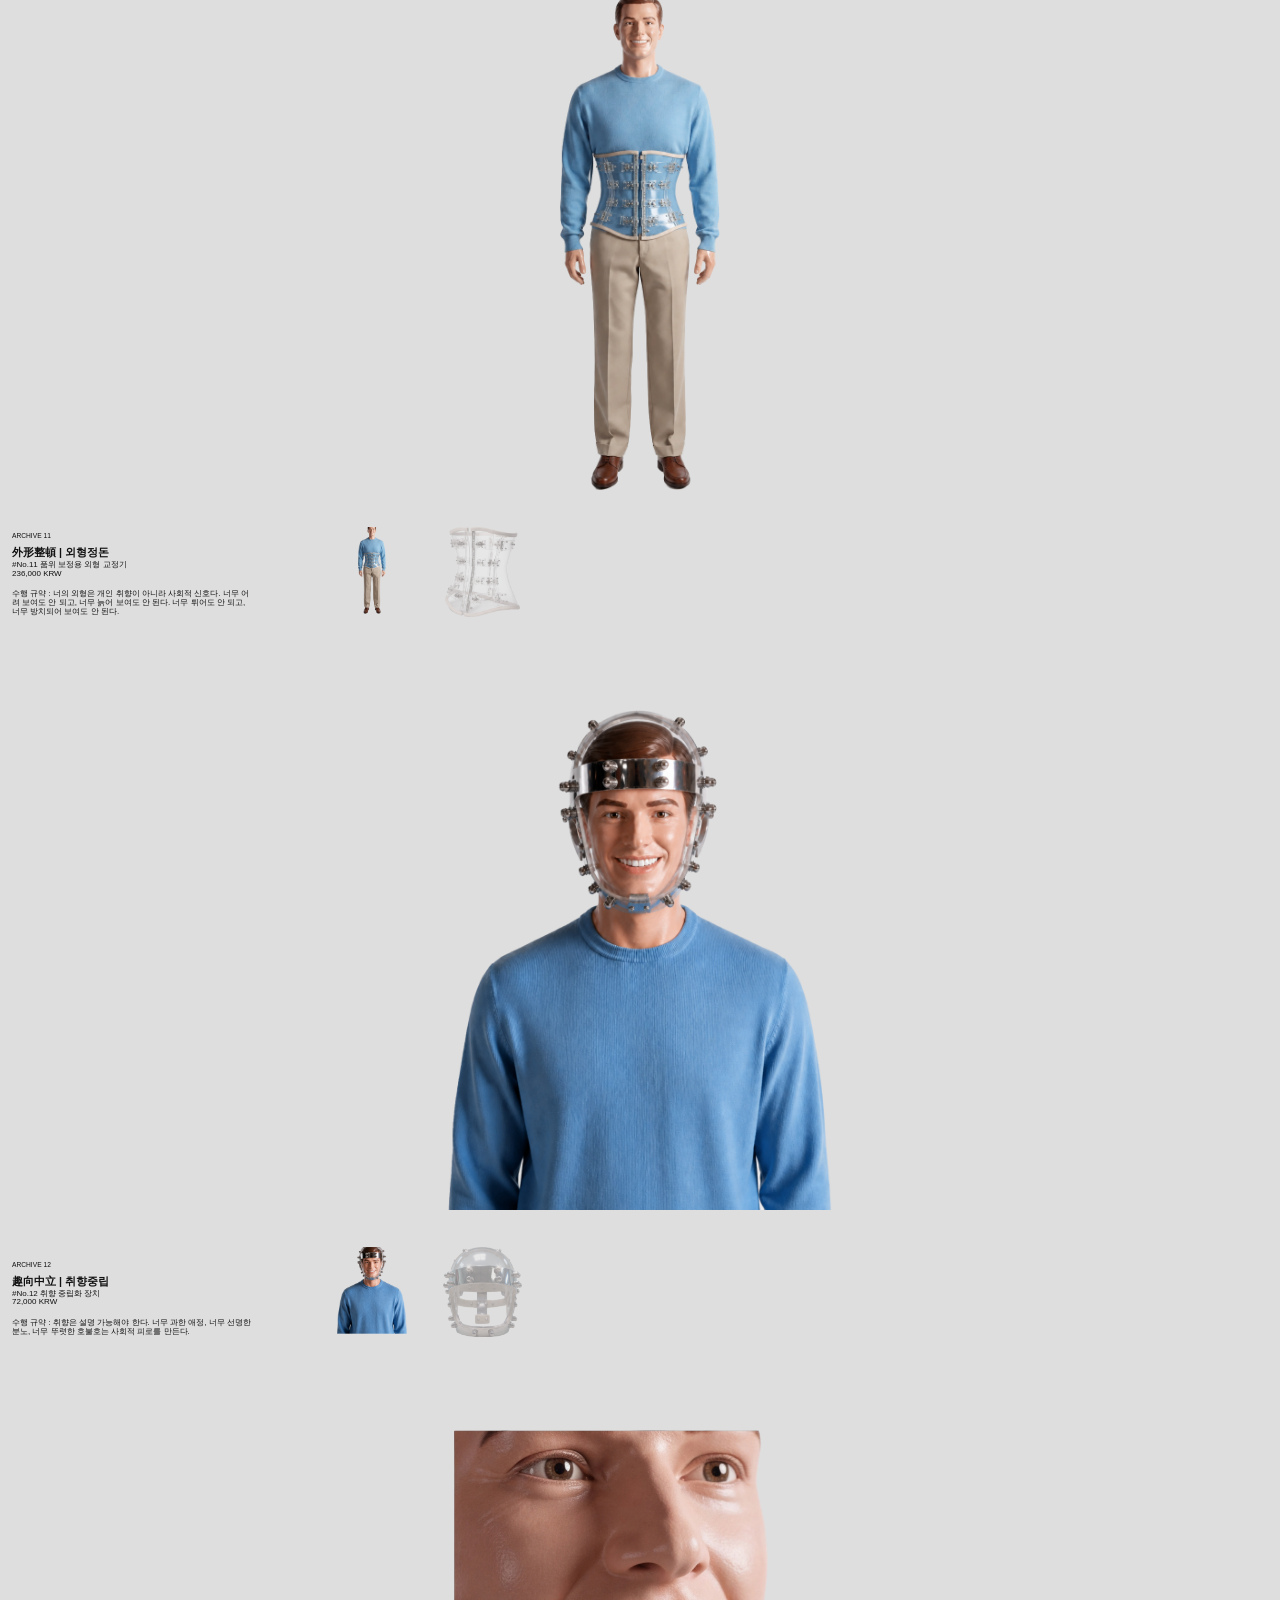
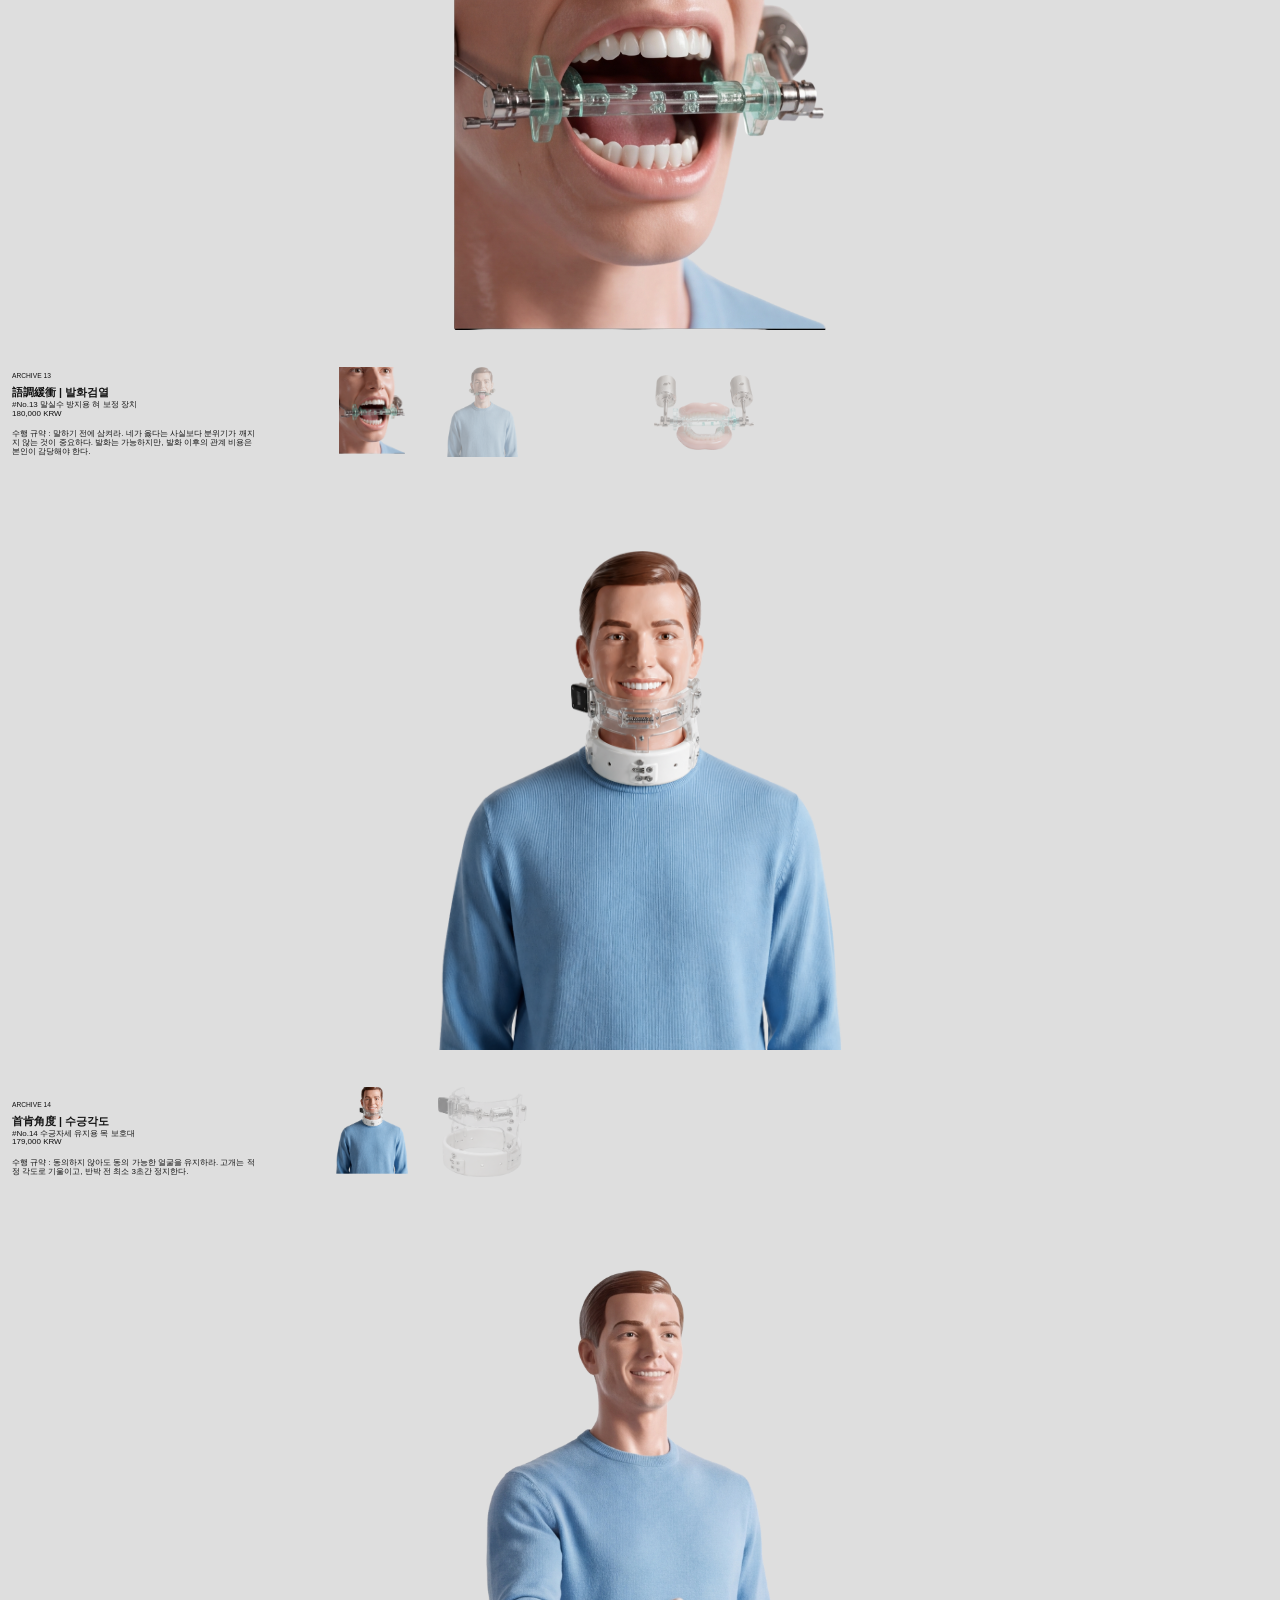
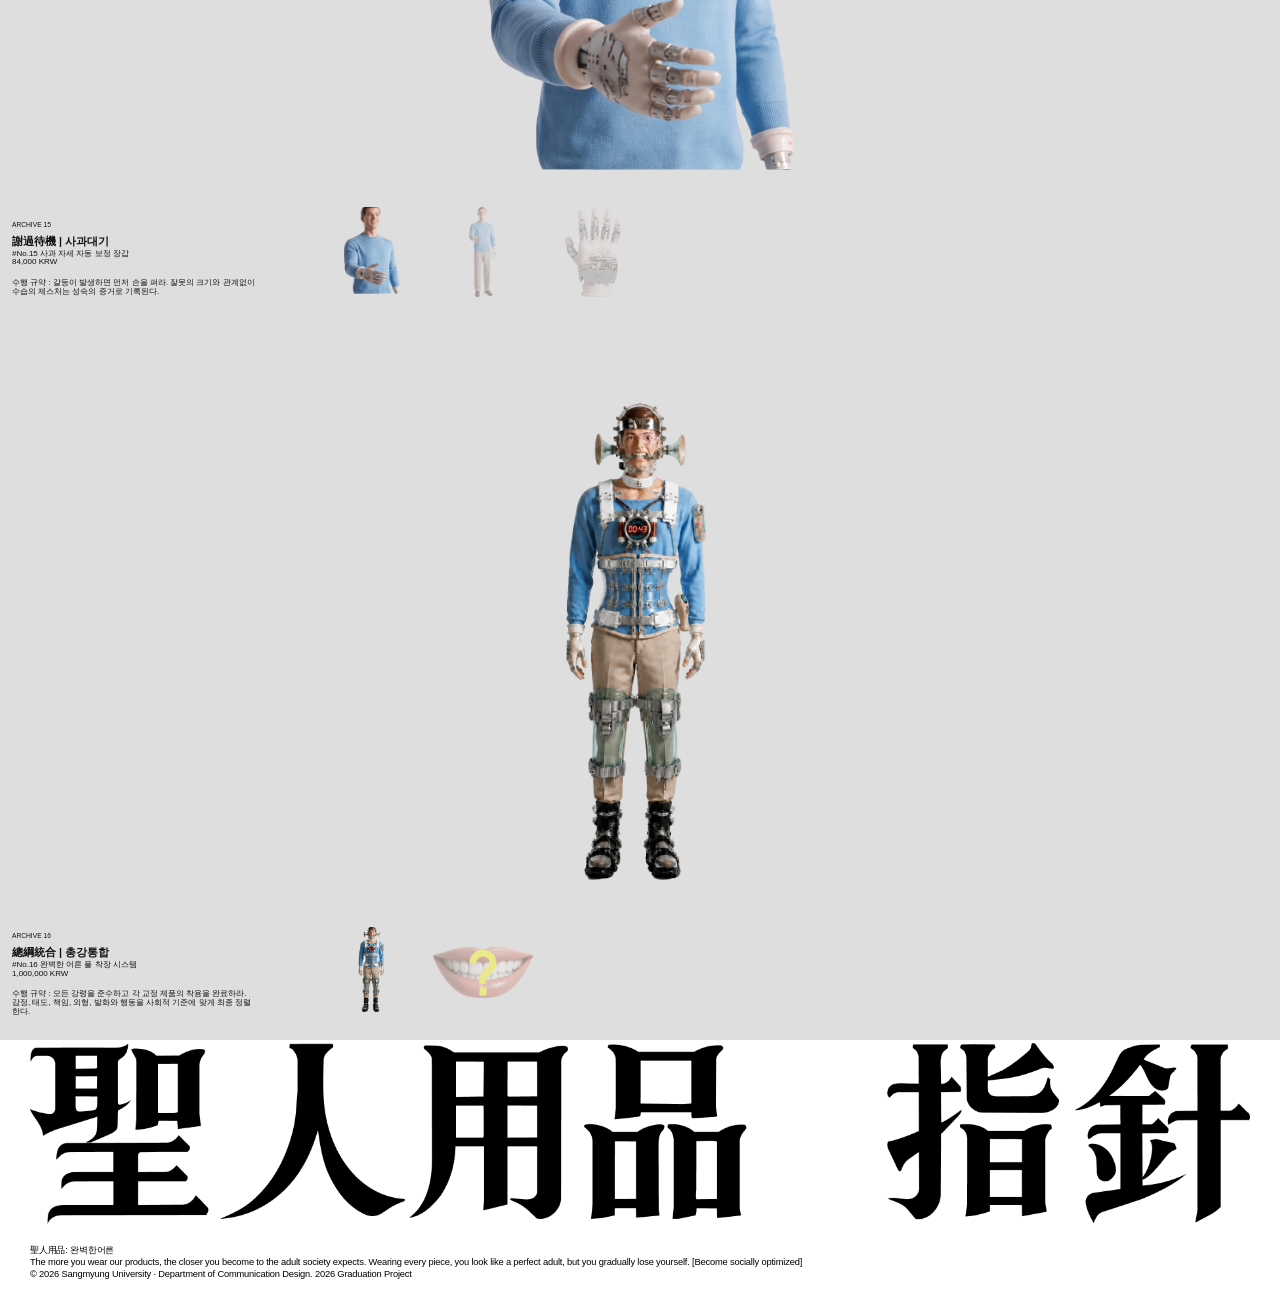
==== commit 9cac061a: "Restore stamp detail quote interaction" ====
--- a/about.html
+++ b/about.html
@@ -4,8 +4,8 @@
     <meta charset="UTF-8" />
     <meta name="viewport" content="width=device-width, initial-scale=1.0" />
     <title>聖人用品指針 | About</title>
-    <link rel="stylesheet" href="css/font.css?v=20260927-2" />
-    <link rel="stylesheet" href="css/common.css?v=20260928-1" />
+    <link rel="stylesheet" href="css/font.css?v=20260928-2" />
+    <link rel="stylesheet" href="css/common.css?v=20260929-1" />
     <link rel="stylesheet" href="css/pages/about.css?v=20260927-1" />
   </head>
   <body data-page="about">
--- a/css/font.css
+++ b/css/font.css
@@ -24,4 +24,6 @@
   --ink: #050505;
   --muted: #b8b8b8;
   --page: #ffffff;
+  --en-font: Helvetica, "Helvetica Neue", Arial, sans-serif;
+  --kr-font: Pretendard, "Noto Sans KR", "Helvetica Neue", Arial, sans-serif;
 }
--- a/css/common.css
+++ b/css/common.css
@@ -24,7 +24,7 @@
   overflow-y: auto;
   background: transparent;
   color: var(--ink);
-  font-family: "Helvetica", "Arial Narrow", Arial, sans-serif;
+  font-family: var(--en-font);
 }
 
 /*
@@ -163,9 +163,9 @@
 }
 
 .side-nav {
-  font-family: "Helvetica Neue", Helvetica, Arial, sans-serif;
+  font-family: "Arial Narrow", Arial, sans-serif;
   font-size: 16px;
-  font-weight: 500;
+  font-weight: 700;
   line-height: 1;
 }
 
@@ -178,7 +178,7 @@
   /* Shop, Manual, Archive, About 사이의 간격입니다. */
   display: flex;
   align-items: center;
-  gap: 40px;
+  gap: 20px;
 }
 
 .nav-primary-group {
@@ -239,7 +239,7 @@
 /* 하단 프로젝트 정보: Helvetica Neue / 14px / 행간 18px / 자간 -2% */
 .site-end-copy {
   margin-top: calc(30px * var(--stage-scale, 1));
-  font-family: "Helvetica Neue", Helvetica, Arial, sans-serif;
+  font-family: var(--en-font);
   font-size: calc(14px * var(--stage-scale, 1));
   font-weight: 500;
   line-height: calc(18px * var(--stage-scale, 1));
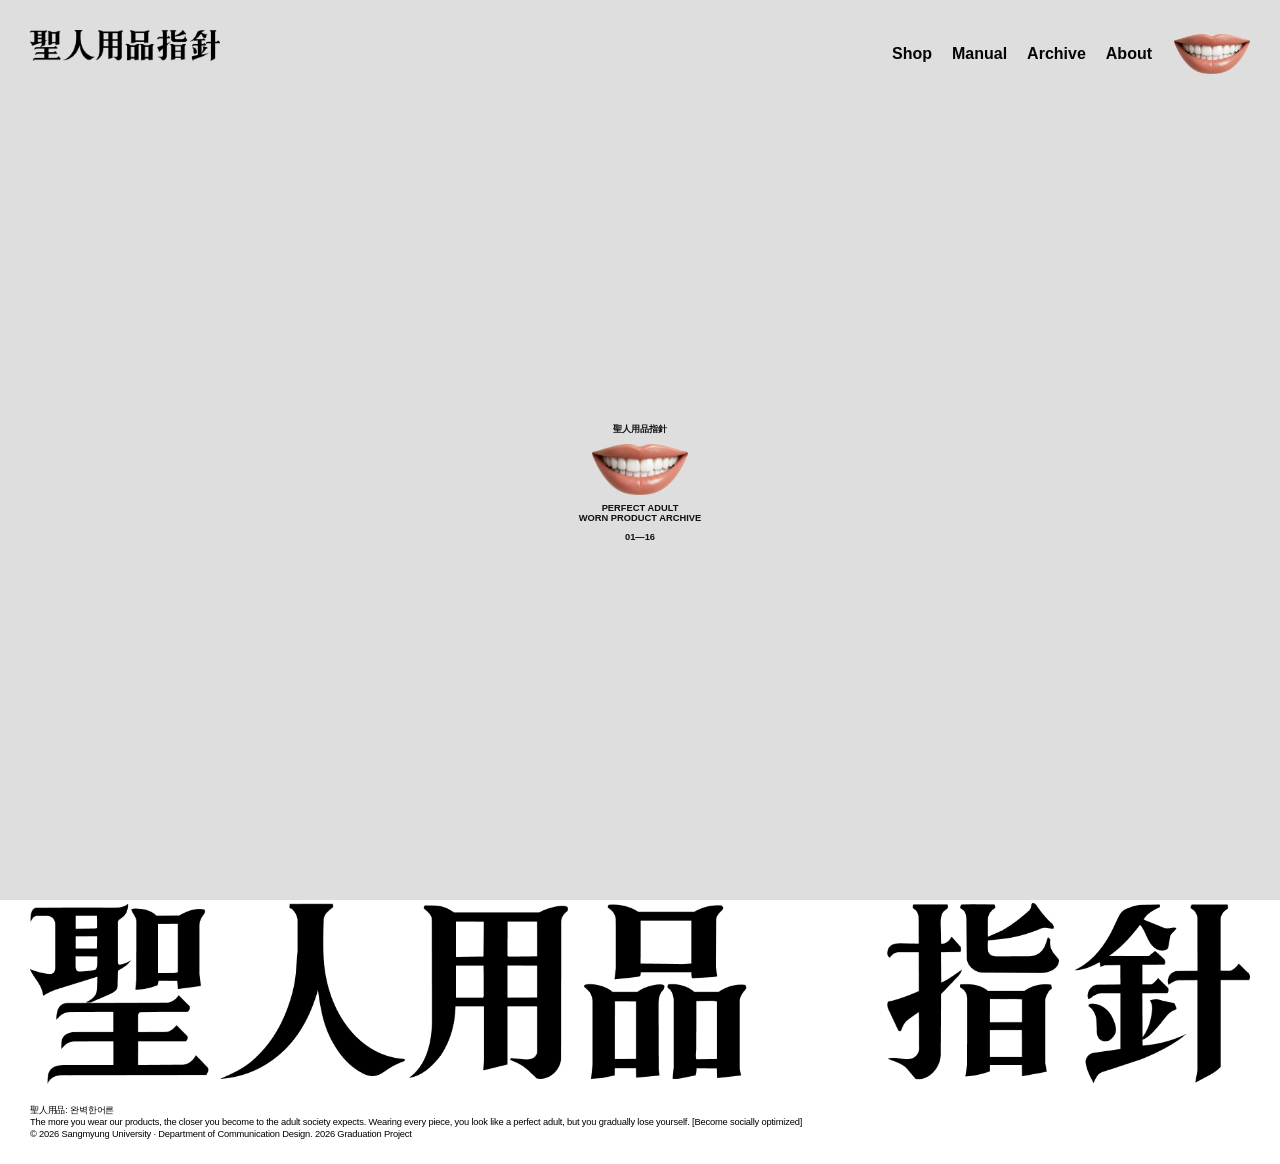
==== commit cc37d024: "Align home hero overlays and simplify about page" ====
--- a/about.html
+++ b/about.html
@@ -4,12 +4,12 @@
     <meta charset="UTF-8" />
     <meta name="viewport" content="width=device-width, initial-scale=1.0" />
     <title>聖人用品指針 | About</title>
-    <link rel="stylesheet" href="css/font.css?v=20260928-2" />
+    <link rel="stylesheet" href="css/font.css?v=20260929-1" />
     <link rel="stylesheet" href="css/common.css?v=20260929-1" />
-    <link rel="stylesheet" href="css/pages/about.css?v=20260927-1" />
+    <link rel="stylesheet" href="css/pages/about.css?v=20260929-1" />
   </head>
   <body data-page="about">
-    <script src="js/shared/data.js?v=20260928-1"></script>
+    <script src="js/shared/data.js?v=20260929-2"></script>
     <script src="js/shared/common.js?v=20260928-1"></script>
     <script src="js/pages/about.js?v=20260928-1"></script>
   </body>
--- a/css/font.css
+++ b/css/font.css
@@ -24,6 +24,6 @@
   --ink: #050505;
   --muted: #b8b8b8;
   --page: #ffffff;
-  --en-font: Helvetica, "Helvetica Neue", Arial, sans-serif;
+  --en-font: "Arial Narrow", Arial, sans-serif;
   --kr-font: Pretendard, "Noto Sans KR", "Helvetica Neue", Arial, sans-serif;
 }
--- a/css/common.css
+++ b/css/common.css
@@ -236,7 +236,7 @@
   height: auto;
 }
 
-/* 하단 프로젝트 정보: Helvetica Neue / 14px / 행간 18px / 자간 -2% */
+/* 하단 프로젝트 정보: Arial Narrow / 14px / 행간 18px / 자간 -2% */
 .site-end-copy {
   margin-top: calc(30px * var(--stage-scale, 1));
   font-family: var(--en-font);
--- a/css/pages/about.css
+++ b/css/pages/about.css
@@ -22,7 +22,7 @@
   display: flex;
   align-items: center;
   justify-content: center;
-  min-height: calc(979px * var(--stage-scale, 1));
+  min-height: calc(100vh - calc(101px * var(--stage-scale, 1)));
   text-align: center;
 }
 
@@ -30,6 +30,7 @@
   display: flex;
   flex-direction: column;
   align-items: center;
+  justify-content: center;
   gap: calc(14px * var(--stage-scale, 1));
   color: #111;
   font-size: calc(14px * var(--stage-scale, 1));
@@ -49,6 +50,7 @@
 }
 
 .about-project-list {
+  display: none;
   width: 100%;
 }
 
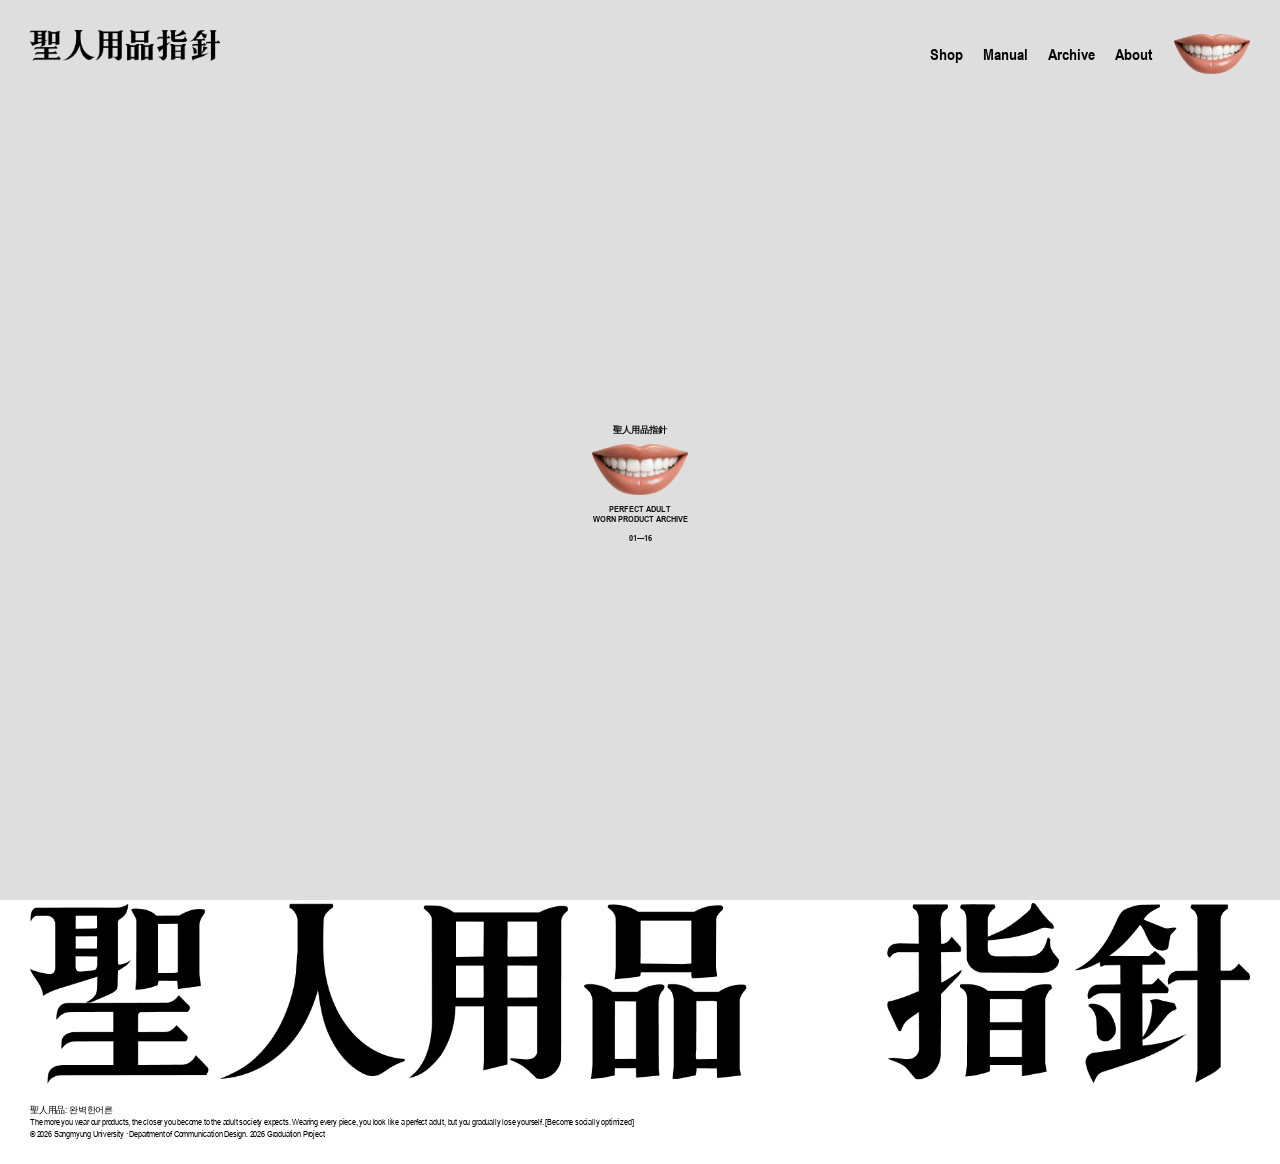
==== commit 2760e7c3: "Bundle Arial Narrow webfont" ====
--- a/about.html
+++ b/about.html
@@ -4,7 +4,7 @@
     <meta charset="UTF-8" />
     <meta name="viewport" content="width=device-width, initial-scale=1.0" />
     <title>聖人用品指針 | About</title>
-    <link rel="stylesheet" href="css/font.css?v=20260929-1" />
+    <link rel="stylesheet" href="css/font.css?v=20260929-4" />
     <link rel="stylesheet" href="css/common.css?v=20260929-1" />
     <link rel="stylesheet" href="css/pages/about.css?v=20260929-1" />
   </head>
--- a/css/font.css
+++ b/css/font.css
@@ -16,7 +16,34 @@
 
 @font-face {
   font-family: "Arial Narrow";
-  src: local("Arial Narrow"), local("Arial");
+  src: url("../assets/fonts/ArialNarrow.ttf") format("truetype");
+  font-style: normal;
+  font-weight: 400;
+  font-display: swap;
+}
+
+@font-face {
+  font-family: "Arial Narrow";
+  src: url("../assets/fonts/ArialNarrow-Bold.ttf") format("truetype");
+  font-style: normal;
+  font-weight: 700;
+  font-display: swap;
+}
+
+@font-face {
+  font-family: "Arial Narrow";
+  src: url("../assets/fonts/ArialNarrow-Italic.ttf") format("truetype");
+  font-style: italic;
+  font-weight: 400;
+  font-display: swap;
+}
+
+@font-face {
+  font-family: "Arial Narrow";
+  src: url("../assets/fonts/ArialNarrow-BoldItalic.ttf") format("truetype");
+  font-style: italic;
+  font-weight: 700;
+  font-display: swap;
 }
 
 :root {
@@ -24,6 +51,6 @@
   --ink: #050505;
   --muted: #b8b8b8;
   --page: #ffffff;
-  --en-font: "Arial Narrow", Arial, sans-serif;
+  --en-font: "Arial Narrow", "Arial Condensed", Arial, sans-serif;
   --kr-font: Pretendard, "Noto Sans KR", "Helvetica Neue", Arial, sans-serif;
 }
